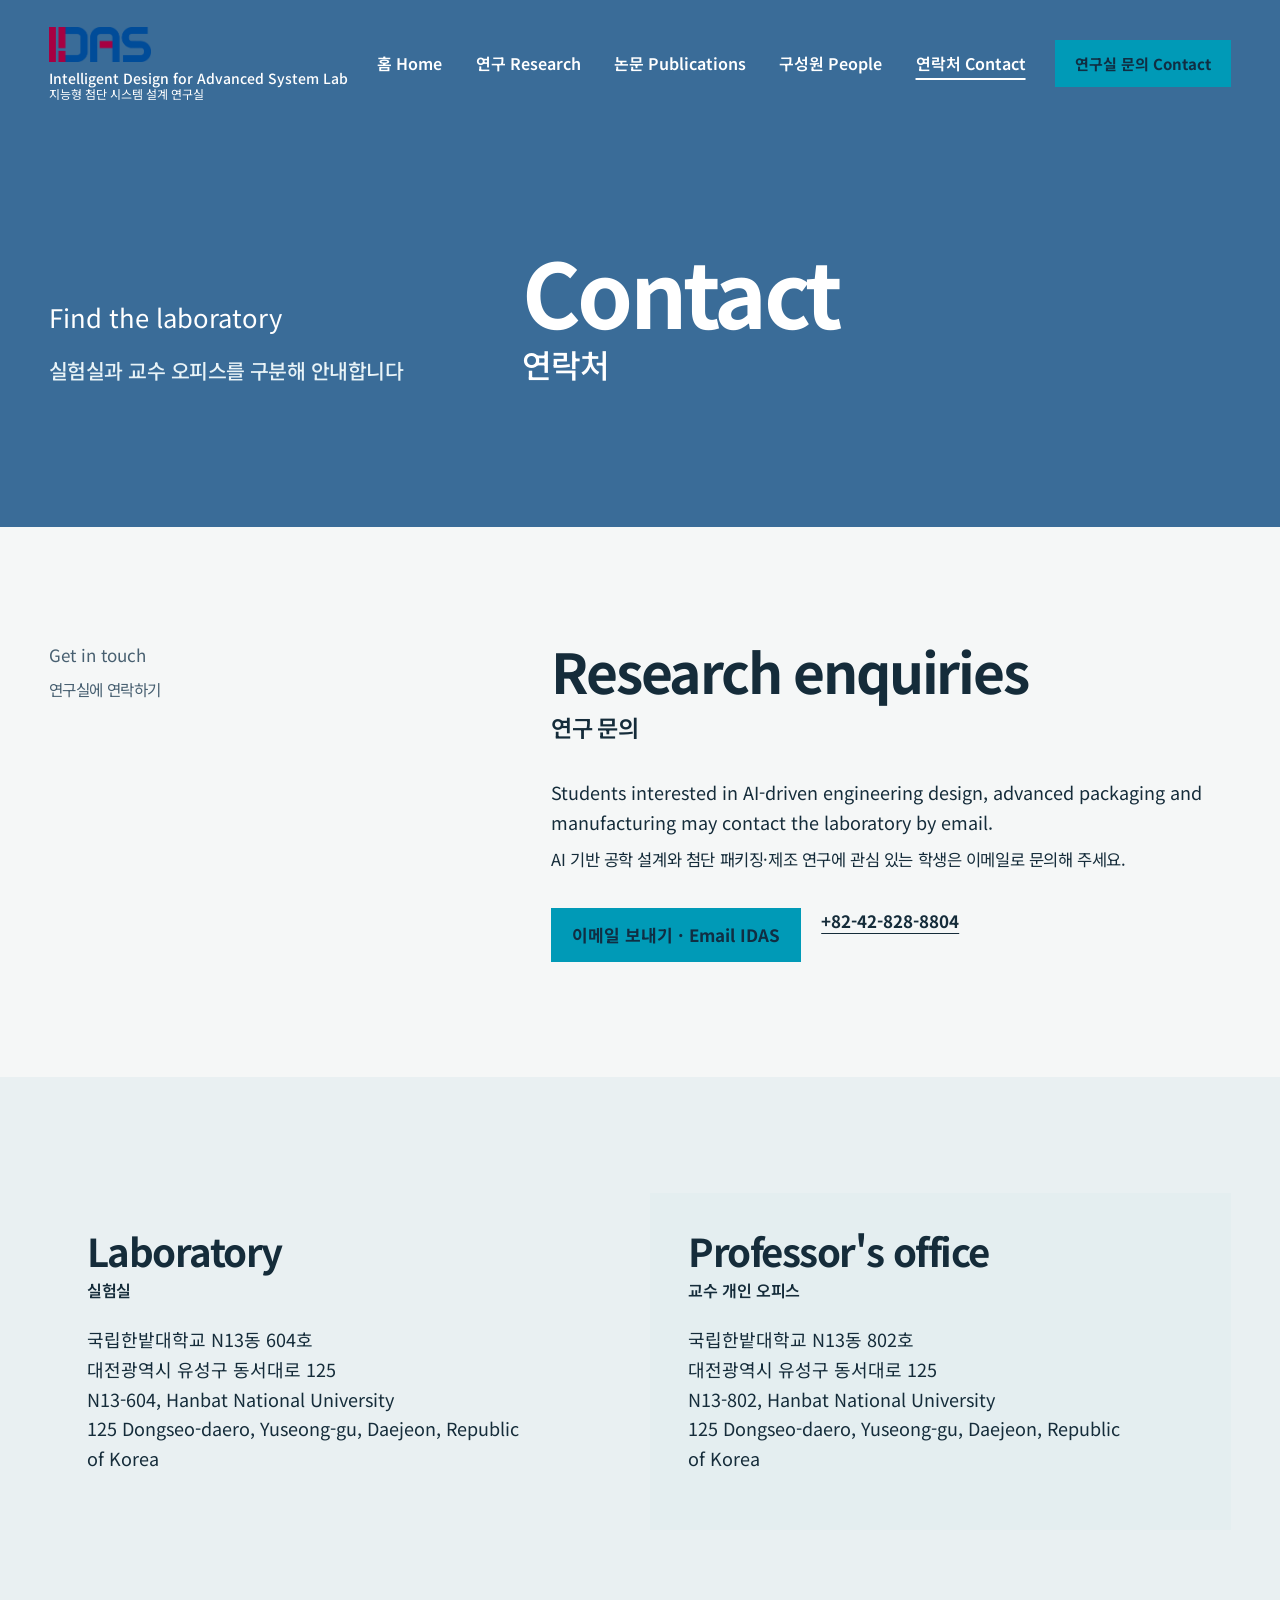
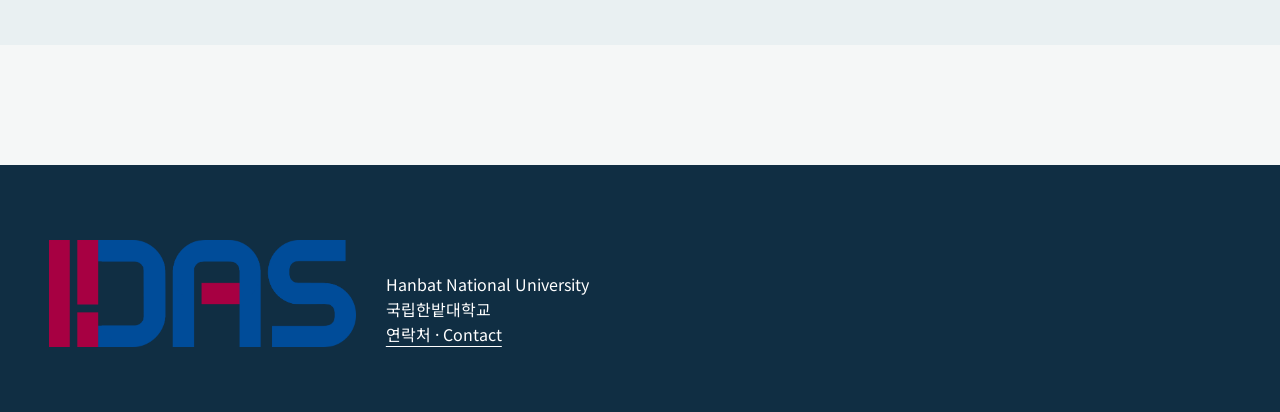
==== contact.html @ 43495fa4 "Extend IDAS logo to all page headers and footers" ====
<!doctype html>
<html lang="ko"><head><meta charset="utf-8"><meta name="viewport" content="width=device-width, initial-scale=1">
<meta name="description" content="IDAS 연구실 연락처 페이지. 국립한밭대학교.">
<title>연락처 | IDAS 연구실</title>
<link rel="preconnect" href="https://api.fontshare.com"><link rel="preconnect" href="https://cdn.fontshare.com" crossorigin>
<link href="https://api.fontshare.com/v2/css?f[]=general-sans@400,500,600,700&display=swap" rel="stylesheet">
<link href="https://fonts.googleapis.com/css2?family=Noto+Sans+KR:wght@400;600;700&display=swap" rel="stylesheet">
<link rel="stylesheet" href="site.css"><link rel="stylesheet" href="pages.css"></head>
<body><a class="skip" href="#main">본문으로 이동</a><header class="page-header">
<nav class="nav wrap" aria-label="주 메뉴"><a class="brand" href="index.html"><img class="brand-mark" src="assets/idas-logo.png" width="1858" height="643" alt="IDAS"><span>Intelligent Design for Advanced System Lab<span class="translation" lang="ko">지능형 첨단 시스템 설계 연구실</span></span></a><button class="menu" aria-expanded="false" aria-controls="navlinks">Menu <span lang="ko">메뉴</span></button><div class="navlinks" id="navlinks"><a href="index.html">홈 Home</a><a href="research.html">연구 Research</a><a href="publications.html">논문 Publications</a><a href="people.html">구성원 People</a><a href="contact.html" aria-current="page">연락처 Contact</a></div><a class="navcta" href="contact.html">연구실 문의 Contact</a></nav>
<div class="page-title wrap"><p>Find the laboratory<span class="translation" lang="ko">실험실과 교수 오피스를 구분해 안내합니다</span></p><h1>Contact<span class="translation" lang="ko">연락처</span></h1></div></header>
<main id="main">
<section class="page-section wrap"><div class="reading-grid"><div class="aside">Get in touch<span class="translation" lang="ko">연구실에 연락하기</span></div><div><h2>Research enquiries<span class="translation" lang="ko">연구 문의</span></h2><p>Students interested in AI-driven engineering design, advanced packaging and manufacturing may contact the laboratory by email.<span class="translation" lang="ko">AI 기반 공학 설계와 첨단 패키징·제조 연구에 관심 있는 학생은 이메일로 문의해 주세요.</span></p><div class="section-links"><a class="button" href="mailto:seongju@hanbat.ac.kr?subject=Inquiry%20to%20IDAS%20Lab">이메일 보내기 · Email IDAS</a><a href="tel:+82428288804">+82-42-828-8804</a></div></div></div></section>
<section class="page-section wrap"><div class="contact-grid"><div class="contact-panel"><h2>Laboratory<span class="translation" lang="ko">실험실</span></h2><address>국립한밭대학교 N13동 604호<br>대전광역시 유성구 동서대로 125</address><p>N13-604, Hanbat National University<br>125 Dongseo-daero, Yuseong-gu, Daejeon, Republic of Korea</p></div><div class="contact-panel"><h2>Professor's office<span class="translation" lang="ko">교수 개인 오피스</span></h2><address>국립한밭대학교 N13동 802호<br>대전광역시 유성구 동서대로 125</address><p>N13-802, Hanbat National University<br>125 Dongseo-daero, Yuseong-gu, Daejeon, Republic of Korea</p></div></div></section></main>
<footer class="page-footer wrap"><div class="footer-grid"><img class="footer-mark" src="assets/idas-logo.png" width="1858" height="643" alt="IDAS"><p>Hanbat National University<br><span lang="ko">국립한밭대학교</span><br><a href="contact.html">연락처 · Contact</a></p></div></footer>
<script src="site.js"></script></body></html>
---- site.css ----
:root{--blue:#3a6c98;--cyan:#009ab7;--coral:#e66564;--sand:#d7a376;--navy:#102e43;--white:#fff;--paper:#f5f7f7;--text:#152c3a;--muted:#486071;--margin:clamp(20px,3.8vw,58px)}
*{box-sizing:border-box}html{scroll-behavior:smooth}body{margin:0;font-family:'General Sans','Noto Sans KR',Arial,sans-serif;color:var(--text);background:var(--paper);font-size:17px;line-height:1.55}a{color:inherit}a:focus-visible,button:focus-visible{outline:3px solid #035dc2;outline-offset:4px}button{font:inherit;cursor:pointer}h1,h2,h3,p{margin-top:0}h1,h2,h3{letter-spacing:-.04em;line-height:1.03;text-wrap:balance}p{text-wrap:pretty}.wrap{padding-left:var(--margin);padding-right:var(--margin)}.skip{position:absolute;top:-60px;left:10px;background:#fff;padding:8px;z-index:10}.skip:focus{top:10px}
.hero{min-height:min(850px,100svh);background:var(--blue);color:#fff;display:flex;flex-direction:column}.nav{display:flex;align-items:center;justify-content:space-between;padding-top:27px;gap:28px}.brand{font-size:24px;font-weight:700;text-decoration:none;letter-spacing:-.055em;white-space:nowrap}.brand span{font-size:14px;font-weight:500;letter-spacing:0;display:block;line-height:1.15}.navlinks{display:flex;gap:clamp(16px,2.6vw,42px);align-items:center}.navlinks a{text-decoration:none;font-size:16px;font-weight:600}.navlinks a:hover,.inline:hover{text-decoration:underline;text-underline-offset:5px}.navcta{background:var(--cyan);color:var(--navy);text-decoration:none;padding:12px 20px;font-size:15px;font-weight:700;white-space:nowrap;min-height:46px;display:inline-flex;align-items:center}.navcta:hover,.button:hover{background:#63cee0}.menu{display:none;background:none;border:0;font-weight:700;padding:10px;color:#fff}
.hero-body{flex:1;display:grid;grid-template-columns:40% 60%;align-items:end;padding-bottom:clamp(55px,9vh,100px);padding-top:70px}.hero-side{font-size:18px;max-width:30ch;padding-right:48px}.hero-side p{margin:0}.hero-main h1{font-size:clamp(53px,6.7vw,108px);font-weight:600;line-height:.94;letter-spacing:-.065em;margin:0 0 30px}.hero-main h1 span{display:block;overflow:hidden;padding-bottom:.08em}.hero-main h1 em{display:block;font-style:normal;animation:rise .9s cubic-bezier(.2,.9,.2,1) both}.hero-main h1 span+span em{animation-delay:.12s}.hero-main .sub{max-width:44ch;font-size:clamp(19px,1.7vw,23px);margin:0 0 26px}.button{background:var(--cyan);color:var(--navy);text-decoration:none;padding:14px 21px;min-height:49px;display:inline-flex;align-items:center;font-weight:700;transition:background .2s,transform .2s}.button:hover{transform:translateY(-2px)}.hero-foot{padding-bottom:20px;font-size:14px;font-weight:600;display:flex;justify-content:space-between}
.section{padding-top:clamp(95px,13vw,190px);padding-bottom:clamp(95px,13vw,190px)}.section h2{font-size:clamp(43px,5vw,76px)}.axis{display:grid;grid-template-columns:40% 60%;gap:0}.side{padding-right:35px}.side small{display:block;font-size:15px;font-weight:600}.lead{font-size:clamp(22px,2.25vw,32px);line-height:1.35;max-width:42ch;letter-spacing:-.025em}.bodycopy{max-width:64ch}.bodycopy p{margin-bottom:1.2em}.about{background:var(--paper)}.about .bodycopy{font-size:18px}.about .side{display:flex;flex-direction:column;justify-content:space-between}.facts{display:grid;gap:23px;margin-top:75px}.facts dt{color:var(--muted);font-size:14px}.facts dd{margin:0;font-size:18px;font-weight:600}.about h2{margin-bottom:34px}.about .ko{font-size:17px;margin-top:32px}
.diagram-band{background:var(--cyan);color:var(--navy);padding-top:90px;padding-bottom:90px}.diagram-band .axis{align-items:center}.diagram-band h2{font-size:clamp(40px,4.4vw,70px);max-width:9ch;margin-bottom:20px}.diagram-band p{max-width:30ch;font-size:19px;color:var(--navy)}.package{position:relative;height:340px;display:grid;align-content:center;gap:13px;padding:0 6%;overflow:hidden}.layer{height:40px;position:relative;background:#e3e8e5;transform:translateX(0);animation:slidein .9s ease both}.layer:nth-child(1){width:62%;margin-left:18%;background:var(--coral);animation-delay:.05s}.layer:nth-child(2){width:86%;margin-left:7%;background:var(--sand);animation-delay:.15s}.layer:nth-child(3){width:100%;background:var(--blue);animation-delay:.25s}.layer:nth-child(4){width:100%;background:#e4e8e5;animation-delay:.35s}.layer:nth-child(5){width:100%;background:var(--navy);animation-delay:.45s}.layer-label{font-size:13px;color:var(--navy);margin-top:12px}
.research{background:#fff}.research-intro{margin-bottom:78px}.research-intro p{max-width:45ch;font-size:19px}.topics{display:grid;grid-template-columns:repeat(12,1fr);gap:36px 22px}.topic{background:var(--paper);padding:30px;min-height:310px;display:flex;flex-direction:column;justify-content:space-between}.topic:nth-child(1){grid-column:1/8;min-height:460px;background:var(--blue);color:#fff}.topic:nth-child(2){grid-column:9/13;margin-top:75px;background:var(--sand);color:var(--navy)}.topic:nth-child(3){grid-column:3/10;background:#dceff1;min-height:365px}.topic h3{font-size:clamp(27px,3vw,48px);margin-bottom:26px;max-width:14ch}.topic p{font-size:17px;max-width:45ch;margin:0}.topic a{font-weight:600;text-underline-offset:4px}.topic .glyph{height:105px;display:flex;align-items:flex-end;gap:7px;margin-bottom:40px}.glyph b{display:block;width:24px;background:var(--navy);height:var(--h);opacity:var(--o,1)}.topic:nth-child(1) .glyph b{background:#fff}.topic:nth-child(2) .glyph{align-items:center}.topic:nth-child(2) .glyph b{width:18px;border-radius:50%;height:var(--h)}.topic:nth-child(3) .glyph b{width:42px;height:34px;transform:translateY(var(--y));background:var(--coral)}
.publications{background:var(--paper)}.publication-head{margin-bottom:50px}.publication-head p{font-size:18px;max-width:52ch}.publication-list{list-style:none;margin:0;padding:0}.publication-list li{padding:28px 20px;display:grid;grid-template-columns:13% 1fr 27%;gap:20px;align-items:start;font-size:16px}.publication-list li:nth-child(odd){background:#e3ecf0}.publication-list strong{display:block;font-size:19px;line-height:1.3;letter-spacing:-.015em;font-weight:600}.publication-list .venue{color:var(--muted)}.more{margin-top:30px;display:flex;gap:28px;flex-wrap:wrap}.inline{font-weight:700;text-underline-offset:5px}
.people{background:#f5ece4}.people .axis{align-items:start}.people h2{margin-bottom:24px}.people h3{font-size:clamp(33px,3.4vw,48px);margin:0 0 12px}.people p{max-width:50ch;font-size:18px}.people .affiliation{font-size:16px;color:var(--muted)}.people a{font-weight:600;text-underline-offset:4px}
.translation{display:block;font-family:'Noto Sans KR',sans-serif;font-size:.82em;font-weight:500;letter-spacing:-.025em;line-height:1.5;margin-top:.35em}.translation.inline-translation{font-size:.88em}.topic h3 .translation{font-size:.63em;letter-spacing:-.02em}.publication-list strong .translation{font-size:.85em;color:var(--muted);font-weight:500;margin-top:.45em}.topic:nth-child(1) .translation{color:#e5eff5}.hero-main .sub .translation{font-size:.84em;color:#e7f1f5}.bodycopy .translation,.diagram-band p .translation,.research-intro p .translation,.topic p .translation,.publication-head p .translation,.people p .translation,.contact p .translation{margin-top:.65em}.hero-foot .translation{font-size:.92em}.brand .translation{font-size:12px;font-weight:400;letter-spacing:0;margin-top:0}.facts dd .translation{font-size:.86em}.menu .translation{display:inline;margin:0 0 0 .25em}.publication-list .venue .translation{font-size:.9em}.people .affiliation .translation{font-size:.95em}.hero-main h1 .translation{font-size:.32em;letter-spacing:-.035em;margin-top:.25em}.diagram-band .layer-label .translation{font-size:1em;margin-top:.1em}
.contact{background:var(--navy);color:#fff;padding-top:115px;padding-bottom:85px}.contact h2{font-size:clamp(44px,5vw,76px);max-width:12ch}.contact .axis{align-items:end}.contact .right{max-width:56ch}.contact p{font-size:18px;color:#d7e4ea}.contact address{font-style:normal;font-size:16px;margin:35px 0}.contact .email{font-size:clamp(23px,2.3vw,34px);font-weight:600;text-decoration:none;border-bottom:2px solid var(--coral);word-break:break-word}.contact .email:hover{color:#ffabaa}footer{display:flex;justify-content:space-between;align-items:end;gap:20px;margin-top:120px;color:#c5d4dc;font-size:14px}footer strong{font-size:clamp(60px,13vw,180px);line-height:.8;letter-spacing:-.09em;color:#fff}footer a{color:inherit}
@keyframes rise{from{transform:translateY(115%)}to{transform:translateY(0)}}@keyframes slidein{from{opacity:0;transform:translateX(40px)}to{opacity:1;transform:translateX(0)}}
@media(max-width:900px){.nav{padding-top:18px}.brand{font-size:22px}.brand span{font-size:12px}.menu{display:block}.navlinks{display:none;position:absolute;z-index:5;top:78px;left:0;right:0;background:var(--blue);padding:20px var(--margin) 30px;flex-direction:column;align-items:flex-start;gap:20px}.navlinks.open{display:flex}.navcta{display:none}.hero{min-height:690px;min-height:100svh}.hero-body{display:flex;flex-direction:column;justify-content:flex-end;align-items:stretch;padding-top:100px;padding-bottom:32px}.hero-side{order:2;padding:0;margin-top:26px;font-size:16px;max-width:38ch}.hero-main h1{font-size:clamp(47px,11vw,76px);margin-bottom:22px}.hero-main .sub{font-size:18px}.hero-foot{font-size:13px}.axis{display:block}.side{padding:0;margin-bottom:30px}.about .side{display:block}.about .facts{display:grid;grid-template-columns:1fr 1fr;gap:17px;margin:30px 0}.lead{font-size:22px}.diagram-band{padding-top:85px;padding-bottom:60px}.package{height:260px;padding:0}.research-intro{margin-bottom:45px}.topics{display:block}.topic,.topic:nth-child(1),.topic:nth-child(2),.topic:nth-child(3){margin:0 0 16px;min-height:300px;padding:26px}.topic .glyph{margin-bottom:25px}.publication-list li{display:block;padding:23px 16px}.publication-list li>*{display:block;margin-bottom:8px}.publication-list strong{font-size:17px}.people .axis{display:block}.contact{padding-top:85px}.contact h2{margin-bottom:35px}footer{margin-top:95px;align-items:start;flex-direction:column}footer strong{font-size:90px}}
@media(max-width:900px){.nav{padding-top:18px}.brand{font-size:22px}.brand span{font-size:12px}.menu{display:block}.navlinks{display:none;position:absolute;z-index:5;top:78px;left:0;right:0;background:var(--blue);padding:20px var(--margin) 30px;flex-direction:column;align-items:flex-start;gap:20px}.navlinks.open{display:flex}.navcta{display:none}.hero{min-height:690px;min-height:100svh}.hero-body{display:flex;flex-direction:column;justify-content:flex-end;align-items:stretch;padding-top:100px;padding-bottom:32px}.hero-side{order:2;padding:0;margin-top:26px;font-size:16px;max-width:38ch}.hero-main h1{font-size:clamp(47px,11vw,76px);margin-bottom:22px}.hero-main .sub{font-size:18px}.hero-foot{font-size:13px}.axis{display:block}.side{padding:0;margin-bottom:30px}.about .side{display:block}.about .facts{display:grid;grid-template-columns:1fr 1fr;gap:17px;margin:30px 0}.lead{font-size:22px}.diagram-band{padding-top:85px;padding-bottom:60px}.package{height:320px;padding:0}.research-intro{margin-bottom:45px}.topics{display:block}.topic,.topic:nth-child(1),.topic:nth-child(2),.topic:nth-child(3){margin:0 0 16px;min-height:300px;padding:26px}.topic .glyph{margin-bottom:25px}.publication-list li{display:block;padding:23px 16px}.publication-list li>*{display:block;margin-bottom:8px}.publication-list strong{font-size:17px}.people .axis{display:block}.contact{padding-top:85px}.contact h2{margin-bottom:35px}footer{margin-top:95px;align-items:start;flex-direction:column}footer strong{font-size:90px}}
@media(max-width:600px){.nav{gap:12px}.brand>span{white-space:normal;max-width:190px}.navlinks{top:96px}.hero-foot{gap:16px}}
@media(prefers-reduced-motion:reduce){*,*:before,*:after{animation-duration:.01ms!important;scroll-behavior:auto!important;transition-duration:.01ms!important}}
---- pages.css ----
.page-header{background:var(--blue);color:#fff}
.page-header .nav{padding-bottom:32px}
.page-header .brand-mark{display:block;width:clamp(92px,8vw,126px);height:auto;margin-bottom:8px}
.navlinks a[aria-current="page"]{text-decoration:underline;text-underline-offset:8px;text-decoration-thickness:2px}
.page-title{padding-top:clamp(65px,9vw,145px);padding-bottom:clamp(90px,11vw,165px);display:grid;grid-template-columns:40% 60%;align-items:end}
.page-title h1{font-size:clamp(54px,7vw,112px);margin:0;max-width:12ch;line-height:.95}
.page-title h1 .translation{font-size:.36em;line-height:1.3;margin-top:.35em}
.page-title p{max-width:36ch;font-size:clamp(19px,2vw,27px);line-height:1.4;margin:0 36px 0 0}
.page-title p .translation{font-size:.8em;margin-top:1em;color:#e8f3f7}
.page-section{padding-top:clamp(70px,9vw,135px);padding-bottom:clamp(70px,9vw,135px)}
.page-section:nth-child(even){background:#e9f0f2}
.page-section h2{font-size:clamp(34px,4.3vw,64px);max-width:20ch;margin:0 0 32px}
.page-section h2 .translation{font-size:.42em;margin-top:.45em}
.page-section h3{font-size:clamp(24px,2.4vw,36px);line-height:1.2}
.page-section p{font-size:18px;line-height:1.65;max-width:70ch}
.research-language.en p:last-child,.research-language.ko p:last-child{margin-bottom:0}
.research-language.ko{margin-top:clamp(40px,5vw,68px)}
.research-language.ko h3{font-family:'Noto Sans KR',sans-serif;font-size:clamp(27px,2.7vw,36px);font-weight:600;line-height:1.3;margin:0 0 22px}
.research-language.ko p{font-family:'Noto Sans KR',sans-serif;font-size:17px;line-height:1.75}
.page-section .translation{font-size:.92em;font-weight:400;line-height:1.6;margin-top:.55em}
.page-section h2 .translation,.page-section h3 .translation{font-weight:600}
.reading-grid{display:grid;grid-template-columns:36% 1fr;gap:clamp(30px,6vw,105px)}
.reading-grid .aside{max-width:23ch;color:var(--muted);font-size:17px}
.reading-grid .aside p{font-size:17px}
.reading-grid .bodycopy p{margin-bottom:1.4em}
.section-links{display:flex;gap:20px;flex-wrap:wrap;margin-top:35px}
.section-links a,.text-link{font-weight:700;text-underline-offset:5px}
.pillars{display:grid;grid-template-columns:repeat(3,1fr);gap:12px;margin:40px 0 0}
.pillars a{display:flex;align-items:end;min-height:180px;background:var(--navy);color:#fff;padding:24px;text-decoration:none;font-size:20px;font-weight:600;line-height:1.25}
.pillars a:nth-child(2){background:var(--cyan);color:var(--navy)}
.pillars a:nth-child(3){background:var(--sand);color:var(--navy)}
.pillars a:hover{text-decoration:underline;text-underline-offset:5px}
.profile-name{font-size:clamp(36px,5vw,70px);margin-bottom:15px}
.pi-profile{display:grid;grid-template-columns:clamp(170px,16vw,240px) minmax(0,1fr);gap:clamp(24px,3vw,50px);align-items:start}
.pi-photo{display:block;width:100%;height:auto;aspect-ratio:354/472;object-fit:cover}
.pi-copy{min-width:0}
.profile-timeline{list-style:none;padding:0;margin:0;max-width:850px}
.profile-timeline li{display:grid;grid-template-columns:190px 1fr;gap:25px;padding:24px 0;background:none}
.profile-timeline time{font-size:17px;font-weight:700;color:var(--blue)}
.profile-timeline p{margin:0}
.pub-index{list-style:none;padding:0;margin:40px 0 0;counter-reset:none}
.pub-index li{display:grid;grid-template-columns:90px 1fr;gap:26px;padding:30px 0;border-top:0;background:#e9f0f2;margin:0 0 8px}
.pub-index li:nth-child(even){background:#fff}
.pub-index .pub-num{padding-left:20px;font-size:18px;font-weight:700;color:var(--blue)}
.pub-index .pub-data{padding-right:25px;min-width:0}
.pub-index strong{font-size:clamp(19px,2vw,28px);line-height:1.3;display:block;letter-spacing:-.02em}
.pub-index .translation{color:var(--muted);font-size:16px;margin:8px 0 15px}
.pub-index .authors{font-size:15px;line-height:1.5;margin:0 0 6px;overflow-wrap:anywhere}
.pub-index .authors .author-self{display:inline;font-size:inherit;line-height:inherit;letter-spacing:normal;font-weight:700}
.pub-index .authors .author-self u{text-decoration-thickness:1.5px;text-underline-offset:3px}
.pub-index cite{font-size:15px;font-style:normal;color:var(--muted)}
.empty-note{background:var(--paper);padding:32px;max-width:850px}
.empty-note p{margin-bottom:0}
.contact-grid{display:grid;grid-template-columns:1fr 1fr;gap:20px}
.contact-panel{background:#e9f0f2;padding:clamp(24px,3vw,45px);min-height:220px}
.contact-panel:nth-child(2){background:#e4eef0}
.contact-panel h2{font-size:clamp(28px,3vw,43px);margin-bottom:20px}
.contact-panel address{font-size:18px;font-style:normal;line-height:1.7}
.contact-panel a{overflow-wrap:anywhere}
.page-footer{background:var(--navy);color:#fff;padding-top:75px;padding-bottom:65px}
.page-footer .footer-grid{display:flex;justify-content:space-between;gap:30px;align-items:end}
.page-footer .footer-mark{display:block;width:clamp(210px,24vw,370px);max-width:100%;height:auto}
.page-footer strong{font-size:clamp(65px,13vw,170px);line-height:.8;letter-spacing:-.09em}
.page-footer p{margin:0;font-size:16px}
.page-footer a{text-decoration:underline;text-underline-offset:5px}
@media(max-width:900px){.page-title,.reading-grid{display:block}.page-title h1{margin-top:45px}.page-title p{margin:0}.page-title{padding-top:25px}.reading-grid .aside{max-width:none;margin-bottom:40px}.pillars{grid-template-columns:1fr}.pillars a{min-height:95px}.page-header .nav{padding-bottom:20px}.pub-index li{grid-template-columns:55px 1fr;gap:8px}.pub-index .pub-num{padding-left:13px}.pub-index .pub-data{padding-right:15px}}
@media(max-width:600px){.page-title h1{font-size:clamp(48px,12vw,69px)}.contact-grid{grid-template-columns:1fr}.profile-timeline li{display:block}.profile-timeline time{display:block;margin-bottom:7px}.page-footer .footer-grid{display:block}.page-footer p{margin-top:35px}.pub-index .authors,.pub-index cite{font-size:14px}}
@media(max-width:600px){.pi-profile{grid-template-columns:min(120px,31vw) minmax(0,1fr);gap:16px}.pi-profile .profile-name{font-size:clamp(27px,7vw,36px);overflow-wrap:normal}.pi-copy p{overflow-wrap:anywhere}}
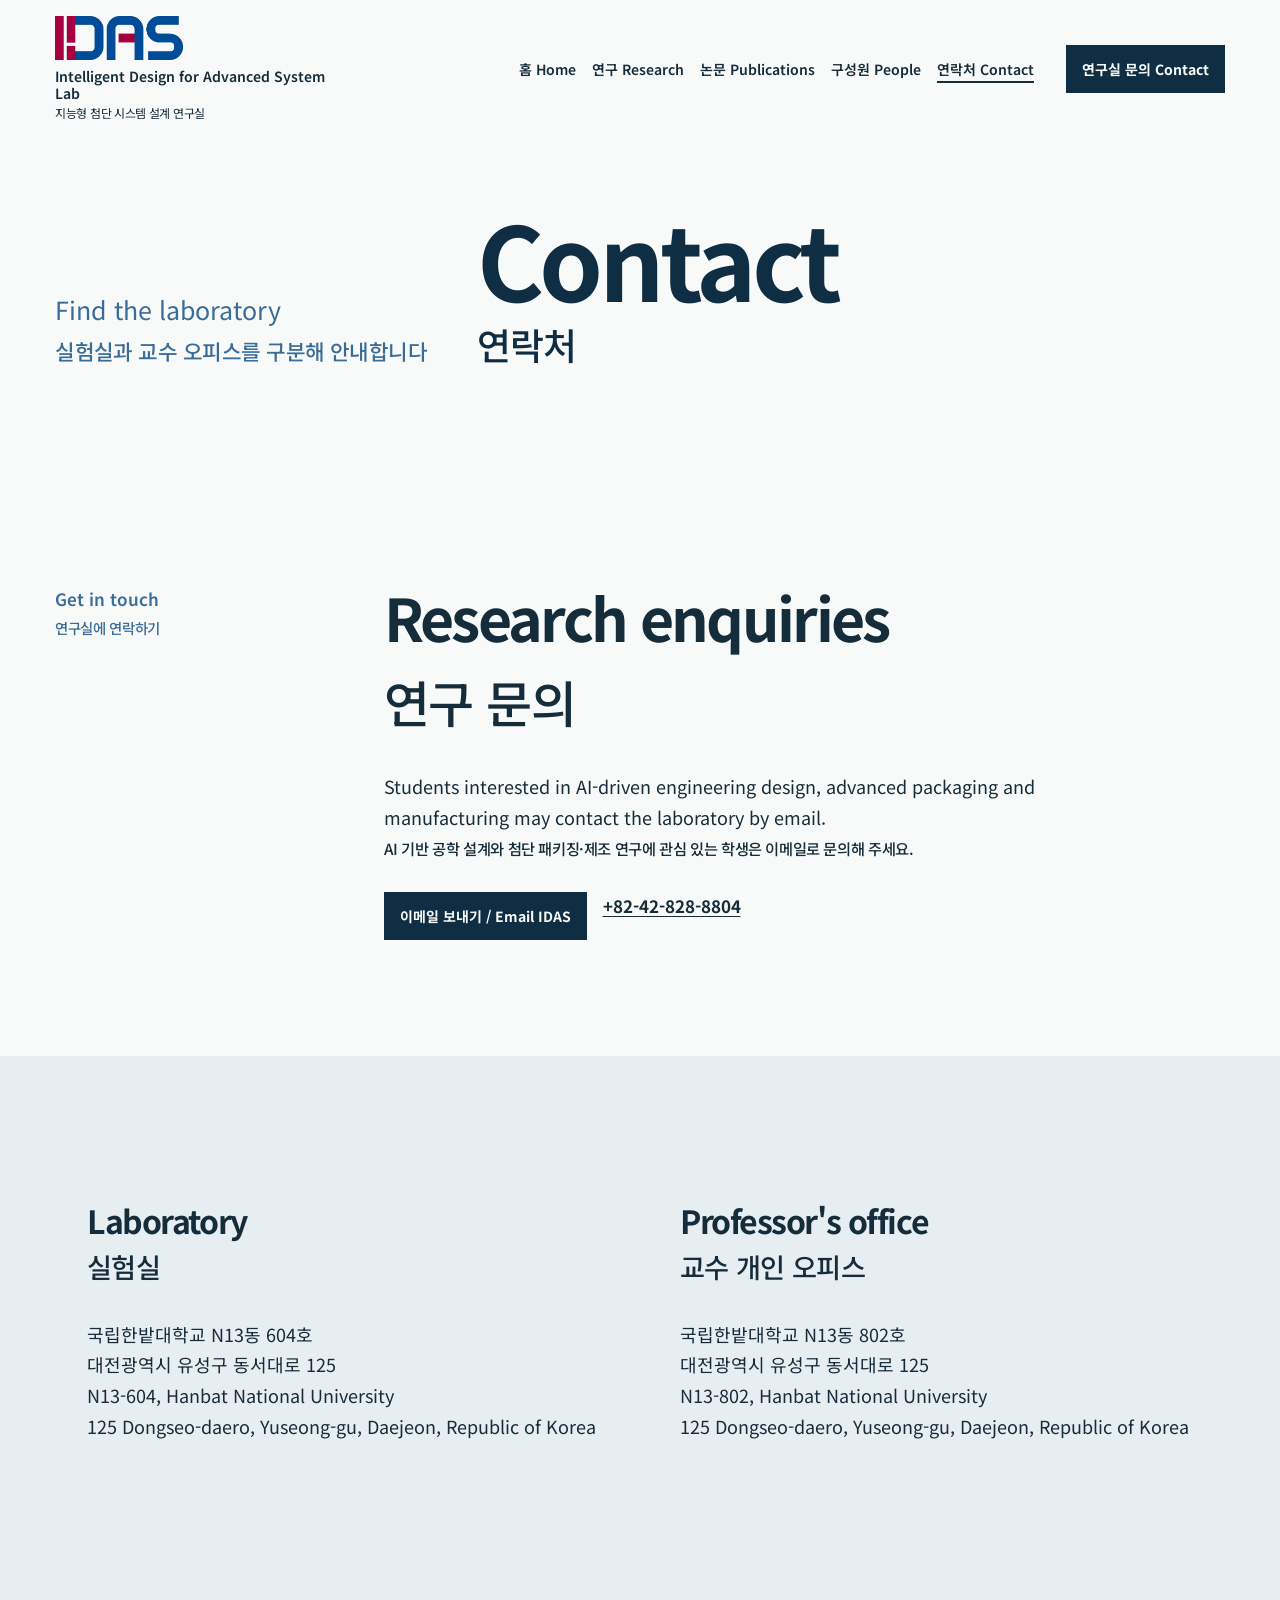
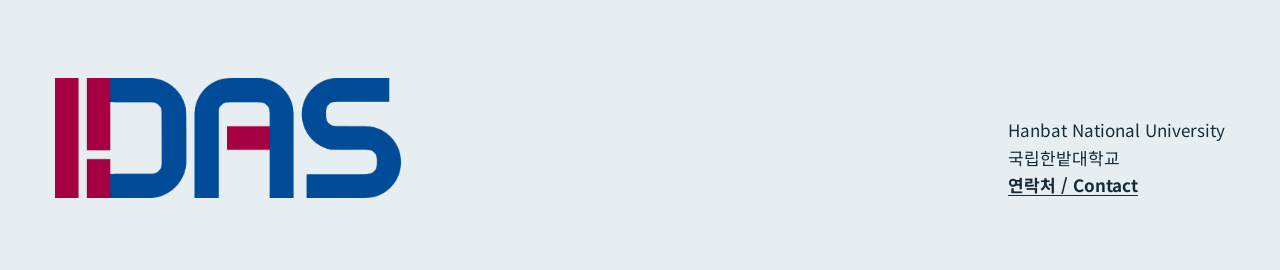
==== commit b56c0487: "Apply Hallmark redesign across IDAS site" ====
--- a/contact.html
+++ b/contact.html
@@ -5,12 +5,12 @@
 <link rel="preconnect" href="https://api.fontshare.com"><link rel="preconnect" href="https://cdn.fontshare.com" crossorigin>
 <link href="https://api.fontshare.com/v2/css?f[]=general-sans@400,500,600,700&display=swap" rel="stylesheet">
 <link href="https://fonts.googleapis.com/css2?family=Noto+Sans+KR:wght@400;600;700&display=swap" rel="stylesheet">
-<link rel="stylesheet" href="site.css"><link rel="stylesheet" href="pages.css"></head>
+<link rel="stylesheet" href="hallmark.css"></head>
 <body><a class="skip" href="#main">본문으로 이동</a><header class="page-header">
 <nav class="nav wrap" aria-label="주 메뉴"><a class="brand" href="index.html"><img class="brand-mark" src="assets/idas-logo.png" width="1858" height="643" alt="IDAS"><span>Intelligent Design for Advanced System Lab<span class="translation" lang="ko">지능형 첨단 시스템 설계 연구실</span></span></a><button class="menu" aria-expanded="false" aria-controls="navlinks">Menu <span lang="ko">메뉴</span></button><div class="navlinks" id="navlinks"><a href="index.html">홈 Home</a><a href="research.html">연구 Research</a><a href="publications.html">논문 Publications</a><a href="people.html">구성원 People</a><a href="contact.html" aria-current="page">연락처 Contact</a></div><a class="navcta" href="contact.html">연구실 문의 Contact</a></nav>
 <div class="page-title wrap"><p>Find the laboratory<span class="translation" lang="ko">실험실과 교수 오피스를 구분해 안내합니다</span></p><h1>Contact<span class="translation" lang="ko">연락처</span></h1></div></header>
 <main id="main">
-<section class="page-section wrap"><div class="reading-grid"><div class="aside">Get in touch<span class="translation" lang="ko">연구실에 연락하기</span></div><div><h2>Research enquiries<span class="translation" lang="ko">연구 문의</span></h2><p>Students interested in AI-driven engineering design, advanced packaging and manufacturing may contact the laboratory by email.<span class="translation" lang="ko">AI 기반 공학 설계와 첨단 패키징·제조 연구에 관심 있는 학생은 이메일로 문의해 주세요.</span></p><div class="section-links"><a class="button" href="mailto:seongju@hanbat.ac.kr?subject=Inquiry%20to%20IDAS%20Lab">이메일 보내기 · Email IDAS</a><a href="tel:+82428288804">+82-42-828-8804</a></div></div></div></section>
+<section class="page-section wrap"><div class="reading-grid"><div class="aside">Get in touch<span class="translation" lang="ko">연구실에 연락하기</span></div><div><h2>Research enquiries<span class="translation" lang="ko">연구 문의</span></h2><p>Students interested in AI-driven engineering design, advanced packaging and manufacturing may contact the laboratory by email.<span class="translation" lang="ko">AI 기반 공학 설계와 첨단 패키징·제조 연구에 관심 있는 학생은 이메일로 문의해 주세요.</span></p><div class="section-links"><a class="button" href="mailto:seongju@hanbat.ac.kr?subject=Inquiry%20to%20IDAS%20Lab">이메일 보내기 / Email IDAS</a><a href="tel:+82428288804">+82-42-828-8804</a></div></div></div></section>
 <section class="page-section wrap"><div class="contact-grid"><div class="contact-panel"><h2>Laboratory<span class="translation" lang="ko">실험실</span></h2><address>국립한밭대학교 N13동 604호<br>대전광역시 유성구 동서대로 125</address><p>N13-604, Hanbat National University<br>125 Dongseo-daero, Yuseong-gu, Daejeon, Republic of Korea</p></div><div class="contact-panel"><h2>Professor's office<span class="translation" lang="ko">교수 개인 오피스</span></h2><address>국립한밭대학교 N13동 802호<br>대전광역시 유성구 동서대로 125</address><p>N13-802, Hanbat National University<br>125 Dongseo-daero, Yuseong-gu, Daejeon, Republic of Korea</p></div></div></section></main>
-<footer class="page-footer wrap"><div class="footer-grid"><img class="footer-mark" src="assets/idas-logo.png" width="1858" height="643" alt="IDAS"><p>Hanbat National University<br><span lang="ko">국립한밭대학교</span><br><a href="contact.html">연락처 · Contact</a></p></div></footer>
+<footer class="page-footer wrap"><div class="footer-grid"><img class="footer-mark" src="assets/idas-logo.png" width="1858" height="643" alt="IDAS"><p>Hanbat National University<br><span lang="ko">국립한밭대학교</span><br><a href="contact.html">연락처 / Contact</a></p></div></footer>
 <script src="site.js"></script></body></html>
--- a/hallmark.css
+++ b/hallmark.css
@@ -0,0 +1,19 @@
+/* Hallmark · v2.0 · redesign: full · theme: Almanac, adapted to IDAS logo/blue-cyan brand · draw: 9d0af4 · shape: Long Document · hero: Corridor · job: explore research and contact · nav: five-way index · footer: colophon · signature: the three research questions as a typographic index · copy: verbatim */
+/* Hallmark · pre-emit critique: P4 H4 E3 S4 R4 V4 · weakest: E; proof and alignment must be checked in-browser */
+:root{--blue:#3a6c98;--cyan:#009ab7;--cyan-dark:#006d83;--coral:#e66564;--sand:#d7a376;--navy:#102e43;--navy-deep:#061826;--white:#f7faf9;--paper:#f5f7f7;--paper-alt:#e7eef1;--text:#152c3a;--muted:#486071;--focus:#003c87;--font-display:'General Sans','Noto Sans KR',Arial,sans-serif;--font-body:'General Sans','Noto Sans KR',Arial,sans-serif;--gutter:clamp(20px,4.3vw,64px);--measure:1440px;--space-xs:8px;--space-sm:16px;--space-md:24px;--space-lg:32px;--space-xl:48px;--space-2xl:72px;--section-space:clamp(88px,9vw,144px)}
+*{box-sizing:border-box}html,body{overflow-x:clip}html{scroll-behavior:smooth}body{margin:0;background:var(--paper);color:var(--text);font:400 17px/1.6 var(--font-body)}h1,h2,h3,p{margin-top:0}h1,h2,h3{font-family:var(--font-display);letter-spacing:-.045em;line-height:1.08;overflow-wrap:break-word;min-width:0;text-wrap:balance}p{max-width:68ch;text-wrap:pretty}a{color:inherit;text-underline-offset:.16em}a:hover{text-decoration-thickness:2px}a:focus-visible,button:focus-visible{outline:3px solid var(--focus);outline-offset:4px}button{font:inherit;cursor:pointer}button:disabled{opacity:.45;cursor:not-allowed}img{max-width:100%;height:auto}.wrap{width:min(100%,var(--measure));padding-inline:var(--gutter);margin-inline:auto}.skip{position:absolute;top:-90px;left:var(--gutter);z-index:20;background:var(--white);padding:var(--space-xs) var(--space-sm)}.skip:focus{top:var(--space-xs)}.translation{display:block;font-family:var(--font-body);font-size:.85em;font-weight:500;letter-spacing:-.025em;line-height:1.5;margin-top:.32em}.inline-translation{font-size:.9em}
+/* Navigation is an index, not a floating bar. The logo lives on the light stock. */
+.hero,.page-header{background:var(--white)}.nav{min-height:112px;display:grid;grid-template-columns:minmax(0,1fr) auto auto;align-items:center;gap:var(--space-lg);padding-top:var(--space-sm);padding-bottom:var(--space-sm)}.brand{min-width:0;display:inline-flex;flex-direction:column;align-items:flex-start;text-decoration:none;font-weight:600;font-size:14px;line-height:1.2}.brand-mark{display:block;width:clamp(118px,10vw,154px);height:auto;margin-bottom:var(--space-xs);background:transparent}.brand>span{max-width:36ch}.brand .translation{font-size:12px;font-weight:400;margin-top:2px}.navlinks{display:flex;gap:var(--space-sm);align-items:center;flex-wrap:wrap}.navlinks a{font-size:14px;font-weight:600;text-decoration:none;white-space:nowrap}.navlinks a[aria-current="page"],.navlinks a:hover{text-decoration:underline;text-decoration-thickness:2px;text-underline-offset:6px}.navcta,.button{display:inline-flex;align-items:center;justify-content:center;min-height:48px;padding:var(--space-xs) var(--space-sm);color:var(--white);background:var(--navy);font-size:14px;font-weight:700;text-decoration:none;white-space:nowrap}.navcta:hover,.button:hover{background:var(--blue);text-decoration:none}.navcta:active,.button:active{transform:translateY(1px)}.menu{display:none;border:0;background:transparent;color:var(--navy);font-weight:700;padding:12px;white-space:nowrap}.menu span{margin-left:var(--space-xs)}
+/* A compact corridor: the statement leads, the lab identity supports it. */
+.hero{min-height:100svh;display:flex;flex-direction:column}.hero-body{flex:1;display:grid;grid-template-columns:minmax(0,1fr);align-content:center;padding-top:var(--space-xl);padding-bottom:var(--space-xl)}.hero-main{order:0;max-width:1010px}.hero-main h1{font-size:clamp(68px,10vw,150px);line-height:.91;letter-spacing:-.075em;margin-bottom:var(--space-lg);color:var(--navy)}.hero-main h1 span{display:block}.hero-main h1 em{font-style:normal}.hero-main h1 .translation{font-size:.25em;letter-spacing:-.03em;margin-top:var(--space-sm)}.hero-main .sub{font-size:clamp(18px,1.7vw,24px);line-height:1.48;margin-bottom:var(--space-lg);max-width:57ch}.hero-main .sub .translation{font-size:.82em;color:var(--muted);margin-top:var(--space-sm)}.hero-side{order:1;margin-top:var(--space-xl);color:var(--blue);font-size:17px;font-weight:600}.hero-side p{max-width:none}.lab-unit{white-space:nowrap}.hero-foot{display:flex;justify-content:space-between;gap:var(--space-lg);padding-bottom:var(--space-md);color:var(--muted);font-size:14px}.hero-foot .translation{font-size:12px}.hero-foot>span:last-child{display:none}
+/* Research narrative: one major artifact, then an index of real subject matter. */
+.section{padding-top:var(--section-space);padding-bottom:var(--section-space)}.section h2,.diagram-band h2,.contact h2{font-size:clamp(44px,5.3vw,78px);font-weight:600;margin-bottom:var(--space-lg)}.section h2 .translation,.diagram-band h2 .translation,.contact h2 .translation{font-size:.4em;letter-spacing:-.025em;line-height:1.25;margin-top:var(--space-sm)}.axis{display:grid;grid-template-columns:minmax(0,4fr) minmax(0,8fr);gap:var(--space-xl)}.side{min-width:0}.about{background:var(--paper-alt)}.about .axis{grid-template-columns:minmax(0,7fr) minmax(0,5fr);align-items:start}.about .axis>div:last-child{grid-column:1;grid-row:1}.about .side{grid-column:2;grid-row:1;padding-top:var(--space-xs)}.about .lead{font-size:clamp(22px,2.3vw,30px);line-height:1.35;color:var(--navy);max-width:35ch;margin-bottom:var(--space-lg)}.bodycopy p{font-size:18px;line-height:1.65;margin-bottom:var(--space-md)}.bodycopy .translation{margin-top:var(--space-xs);color:var(--muted)}.facts{display:grid;gap:var(--space-lg);margin:0}.facts div{padding-bottom:var(--space-sm);border-bottom:2px solid var(--blue)}.facts dt{font-size:14px;color:var(--muted)}.facts dd{margin:var(--space-xs) 0 0;font-weight:700;font-size:19px;line-height:1.35}.facts dd .translation{font-size:14px;font-weight:400}.diagram-band{background:var(--blue);color:var(--white);padding-top:var(--section-space);padding-bottom:var(--section-space)}.diagram-band .axis{grid-template-columns:minmax(0,5fr) minmax(0,7fr);align-items:center}.diagram-band h2{max-width:10ch}.diagram-band p{font-size:19px;max-width:48ch}.diagram-band p .translation{font-size:.85em}.concept-figure{margin:0;display:grid;place-items:center}.concept-figure img{display:block;max-width:650px;max-height:720px;object-fit:contain}
+.research{background:var(--white)}.research-intro{grid-template-columns:minmax(0,5fr) minmax(0,7fr);align-items:end;margin-bottom:var(--space-2xl)}.research-intro>div:first-child{display:none}.research-intro>div:last-child{grid-column:1/-1;display:grid;grid-template-columns:minmax(0,5fr) minmax(0,7fr);align-items:end;gap:var(--space-xl)}.research-intro h2{margin:0}.research-intro p{font-size:19px;margin:0;max-width:48ch}.topics{display:grid;grid-template-columns:repeat(12,minmax(0,1fr));gap:var(--space-sm)}.topic{grid-column:span 4;min-height:510px;padding:var(--space-lg);background:var(--paper-alt);display:flex;flex-direction:column;justify-content:space-between}.topic:nth-child(1){grid-column:span 5;background:var(--navy);color:var(--white)}.topic:nth-child(2){grid-column:span 3;background:var(--cyan);color:var(--navy-deep)}.topic:nth-child(3){grid-column:span 4;background:var(--paper-alt)}.topic .glyph{display:none}.topic h3{font-size:clamp(27px,2.7vw,41px);line-height:1.08;margin-bottom:var(--space-lg)}.topic h3 .translation{font-size:.64em}.topic p{font-size:16px;line-height:1.6;margin-bottom:0}.topic p .translation{font-size:.9em;margin-top:var(--space-sm)}
+.publications{background:var(--paper)}.publication-head>div:first-child{display:none}.publication-head>div:last-child{grid-column:1/-1;display:grid;grid-template-columns:minmax(0,5fr) minmax(0,7fr);gap:var(--space-xl);align-items:end}.publication-head h2{margin:0}.publication-head p{font-size:18px;margin:0}.publication-list{list-style:none;padding:0;margin:var(--space-2xl) 0 0}.publication-list li{display:grid;grid-template-columns:100px minmax(0,1fr) minmax(145px,230px);gap:var(--space-lg);align-items:start;padding:var(--space-lg) 0;border-bottom:2px solid var(--blue);font-size:16px}.publication-list li:first-child{border-top:2px solid var(--blue)}.publication-list strong{font-size:clamp(20px,2.1vw,29px);font-weight:600;line-height:1.25}.publication-list .venue{color:var(--muted)}.more{display:flex;gap:var(--space-lg);flex-wrap:wrap;margin-top:var(--space-xl)}.inline{font-weight:700}
+.contact{background:var(--paper-alt);color:var(--navy);padding-top:var(--section-space);padding-bottom:var(--space-2xl)}.contact .axis{grid-template-columns:minmax(0,6fr) minmax(0,6fr);align-items:start}.contact h2{margin:0;max-width:10ch}.contact p{font-size:19px}.contact .right{min-width:0}.contact .email{display:inline-block;margin:var(--space-md) 0;font-size:clamp(22px,2.5vw,34px);font-weight:700;overflow-wrap:anywhere}.contact address{font-style:normal;font-size:17px;line-height:1.8}.contact footer{margin-top:var(--section-space);padding-top:var(--space-lg);border-top:2px solid var(--blue);display:flex;justify-content:space-between;align-items:end;gap:var(--space-lg);color:var(--navy);font-size:15px}.footer-mark{display:block;width:clamp(220px,27vw,400px);height:auto;background:transparent}footer .translation{font-size:13px}
+/* Inner routes: the chapter title is a banner; dense evidence remains fully visible. */
+.page-header{background:var(--white)}.page-header .nav{padding-bottom:var(--space-sm)}.page-title{display:grid;grid-template-columns:minmax(0,4fr) minmax(0,8fr);gap:var(--space-xl);align-items:end;padding-top:var(--space-2xl);padding-bottom:clamp(76px,8vw,136px)}.page-title p{margin:0;color:var(--blue);font-size:clamp(18px,2vw,25px);max-width:48ch}.page-title h1{margin:0;font-size:clamp(72px,8vw,125px);line-height:.93;color:var(--navy)}.page-title h1 .translation{font-size:.36em;line-height:1.25;margin-top:var(--space-sm)}.page-section{padding-top:var(--section-space);padding-bottom:var(--section-space);background:var(--white)}.page-section:nth-child(even){background:var(--paper-alt)}.reading-grid{display:grid;grid-template-columns:minmax(0,3fr) minmax(0,9fr);gap:var(--space-xl)}.reading-grid .aside{font-size:17px;color:var(--blue);font-weight:600;max-width:29ch}.reading-grid .aside p{font-size:17px}.reading-grid h2,.page-section h2{font-size:clamp(40px,4.6vw,66px);max-width:22ch;margin-bottom:var(--space-lg)}.reading-grid p,.page-section p{font-size:18px;line-height:1.7}.research-language.ko{margin-top:var(--space-2xl)}.research-language.ko h3{font-size:clamp(29px,3vw,43px);line-height:1.2;margin-bottom:var(--space-md)}.research-language.ko p{font-size:17px}.research-language p:last-child{margin-bottom:0}.section-links{display:flex;flex-wrap:wrap;gap:var(--space-sm);margin-top:var(--space-lg)}.section-links a{font-weight:700}.pillars{display:grid;grid-template-columns:repeat(3,minmax(0,1fr));gap:var(--space-sm);margin-top:var(--space-xl)}.pillars a{display:flex;align-items:end;min-height:170px;background:var(--navy);color:var(--white);padding:var(--space-md);text-decoration:none;font-weight:700;font-size:20px;line-height:1.25}.pillars a:nth-child(2){background:var(--cyan);color:var(--navy-deep)}.pillars a:nth-child(3){background:var(--sand);color:var(--navy)}.pillars a:hover{text-decoration:underline}.pi-profile{display:grid;grid-template-columns:minmax(170px,240px) minmax(0,1fr);gap:var(--space-xl);align-items:start}.pi-photo{display:block;width:100%;aspect-ratio:354/472;object-fit:cover}.profile-name{font-size:clamp(39px,5vw,70px);margin-bottom:var(--space-sm)}.profile-timeline{list-style:none;margin:0;padding:0}.profile-timeline li{display:grid;grid-template-columns:190px minmax(0,1fr);gap:var(--space-md);padding:var(--space-md) 0;border-bottom:2px solid var(--blue)}.profile-timeline time{font-weight:700;color:var(--blue)}.profile-timeline p{margin:0}.pub-index{list-style:none;margin:var(--space-xl) 0 0;padding:0}.pub-index li{display:grid;grid-template-columns:75px minmax(0,1fr);gap:var(--space-md);padding:var(--space-lg) var(--space-sm);background:var(--paper-alt);margin-bottom:var(--space-xs)}.pub-index li:nth-child(even){background:var(--white)}.pub-index .pub-num{font-weight:700;color:var(--blue)}.pub-index strong{font-size:clamp(20px,2vw,28px);line-height:1.3;display:block}.pub-index .pub-data{min-width:0}.pub-index .authors{font-size:16px;overflow-wrap:anywhere;margin:var(--space-sm) 0}.pub-index .author-self{font-weight:700}.pub-index cite{font-size:15px;font-style:normal;color:var(--muted)}.empty-note{padding:var(--space-lg);background:var(--paper-alt)}.contact-grid{display:grid;grid-template-columns:repeat(2,minmax(0,1fr));gap:var(--space-sm)}.contact-panel{background:var(--paper-alt);padding:var(--space-lg)}.contact-panel h2{font-size:clamp(26px,2.5vw,40px)}.contact-panel address{font-style:normal;font-size:18px;line-height:1.7}.contact-panel a{overflow-wrap:anywhere}.page-footer{background:var(--paper-alt);color:var(--text);padding-top:var(--space-2xl);padding-bottom:var(--space-2xl)}.page-footer .footer-grid{display:flex;align-items:end;justify-content:space-between;gap:var(--space-lg)}.page-footer .footer-mark{filter:none}.page-footer p{margin:0}.page-footer a{font-weight:700}
+@media(max-width:1100px){.nav{grid-template-columns:minmax(0,1fr) auto}.navlinks{display:none;position:absolute;z-index:12;left:0;right:0;top:105px;padding:var(--space-lg) var(--gutter);background:var(--white);box-shadow:0 18px 32px -24px var(--navy);flex-direction:column;align-items:flex-start}.navlinks.open{display:flex}.navlinks a{font-size:18px;padding:var(--space-xs) 0}.navcta{display:none}.menu{display:inline-flex}.hero-body{padding-top:var(--space-xl)}.topics{grid-template-columns:repeat(2,minmax(0,1fr))}.topic,.topic:nth-child(1),.topic:nth-child(2),.topic:nth-child(3){grid-column:auto;min-height:420px}.topic:nth-child(3){grid-column:1/-1;min-height:300px}}
+@media(max-width:720px){.nav{min-height:100px;gap:var(--space-xs)}.brand-mark{width:105px}.brand>span{font-size:11px;max-width:23ch}.brand .translation{font-size:10px}.navlinks{top:95px}.hero{min-height:0}.hero-body{padding-top:var(--space-2xl);padding-bottom:var(--space-lg)}.hero-main h1{font-size:clamp(54px,13vw,86px)}.hero-main h1 .translation{font-size:.36em}.hero-main .sub{font-size:18px}.hero-side{margin-top:var(--space-lg);font-size:15px}.hero-foot{font-size:12px}.section,.diagram-band,.page-section{padding-top:var(--space-2xl);padding-bottom:var(--space-2xl)}.axis,.about .axis,.diagram-band .axis,.research-intro>div:last-child,.publication-head>div:last-child,.reading-grid,.page-title{display:block}.about .axis>div:last-child,.about .side{grid-column:auto;grid-row:auto}.about .side{padding:var(--space-lg) 0 0}.facts{grid-template-columns:repeat(2,minmax(0,1fr))}.diagram-band h2{max-width:none}.concept-figure{margin-top:var(--space-lg)}.concept-figure img{max-height:520px}.research-intro h2,.publication-head h2{margin-bottom:var(--space-lg)}.topics{display:block}.topic,.topic:nth-child(1),.topic:nth-child(2),.topic:nth-child(3){min-height:0;margin-bottom:var(--space-sm);gap:var(--space-2xl);padding:var(--space-md)}.topic h3{font-size:30px}.publication-list li{grid-template-columns:60px minmax(0,1fr);gap:var(--space-sm)}.publication-list .venue{grid-column:2}.contact .right{margin-top:var(--space-xl)}.contact footer{align-items:flex-start;flex-direction:column}.page-title{padding-top:var(--space-xl);padding-bottom:var(--space-2xl)}.page-title h1{margin-top:var(--space-xl);font-size:clamp(56px,12vw,90px)}.reading-grid .aside{margin-bottom:var(--space-lg)}.pillars{grid-template-columns:1fr}.pillars a{min-height:90px}.pi-profile{grid-template-columns:minmax(100px,30%) minmax(0,1fr);gap:var(--space-sm)}.profile-name{font-size:clamp(29px,7vw,46px)}.profile-timeline li{display:block}.profile-timeline time{display:block;margin-bottom:var(--space-xs)}.contact-grid{display:block}.contact-panel{margin-bottom:var(--space-sm)}.page-footer .footer-grid{display:block}.page-footer p{margin-top:var(--space-lg)}}
+@media(max-width:390px){.hero-main h1{font-size:clamp(50px,12.5vw,62px)}.facts{display:block}.facts div{margin-bottom:var(--space-sm)}.pi-profile{display:block}.pi-photo{max-width:180px;margin-bottom:var(--space-lg)}}
+@media(prefers-reduced-motion:reduce){html{scroll-behavior:auto}.navcta:active,.button:active{transform:none}}
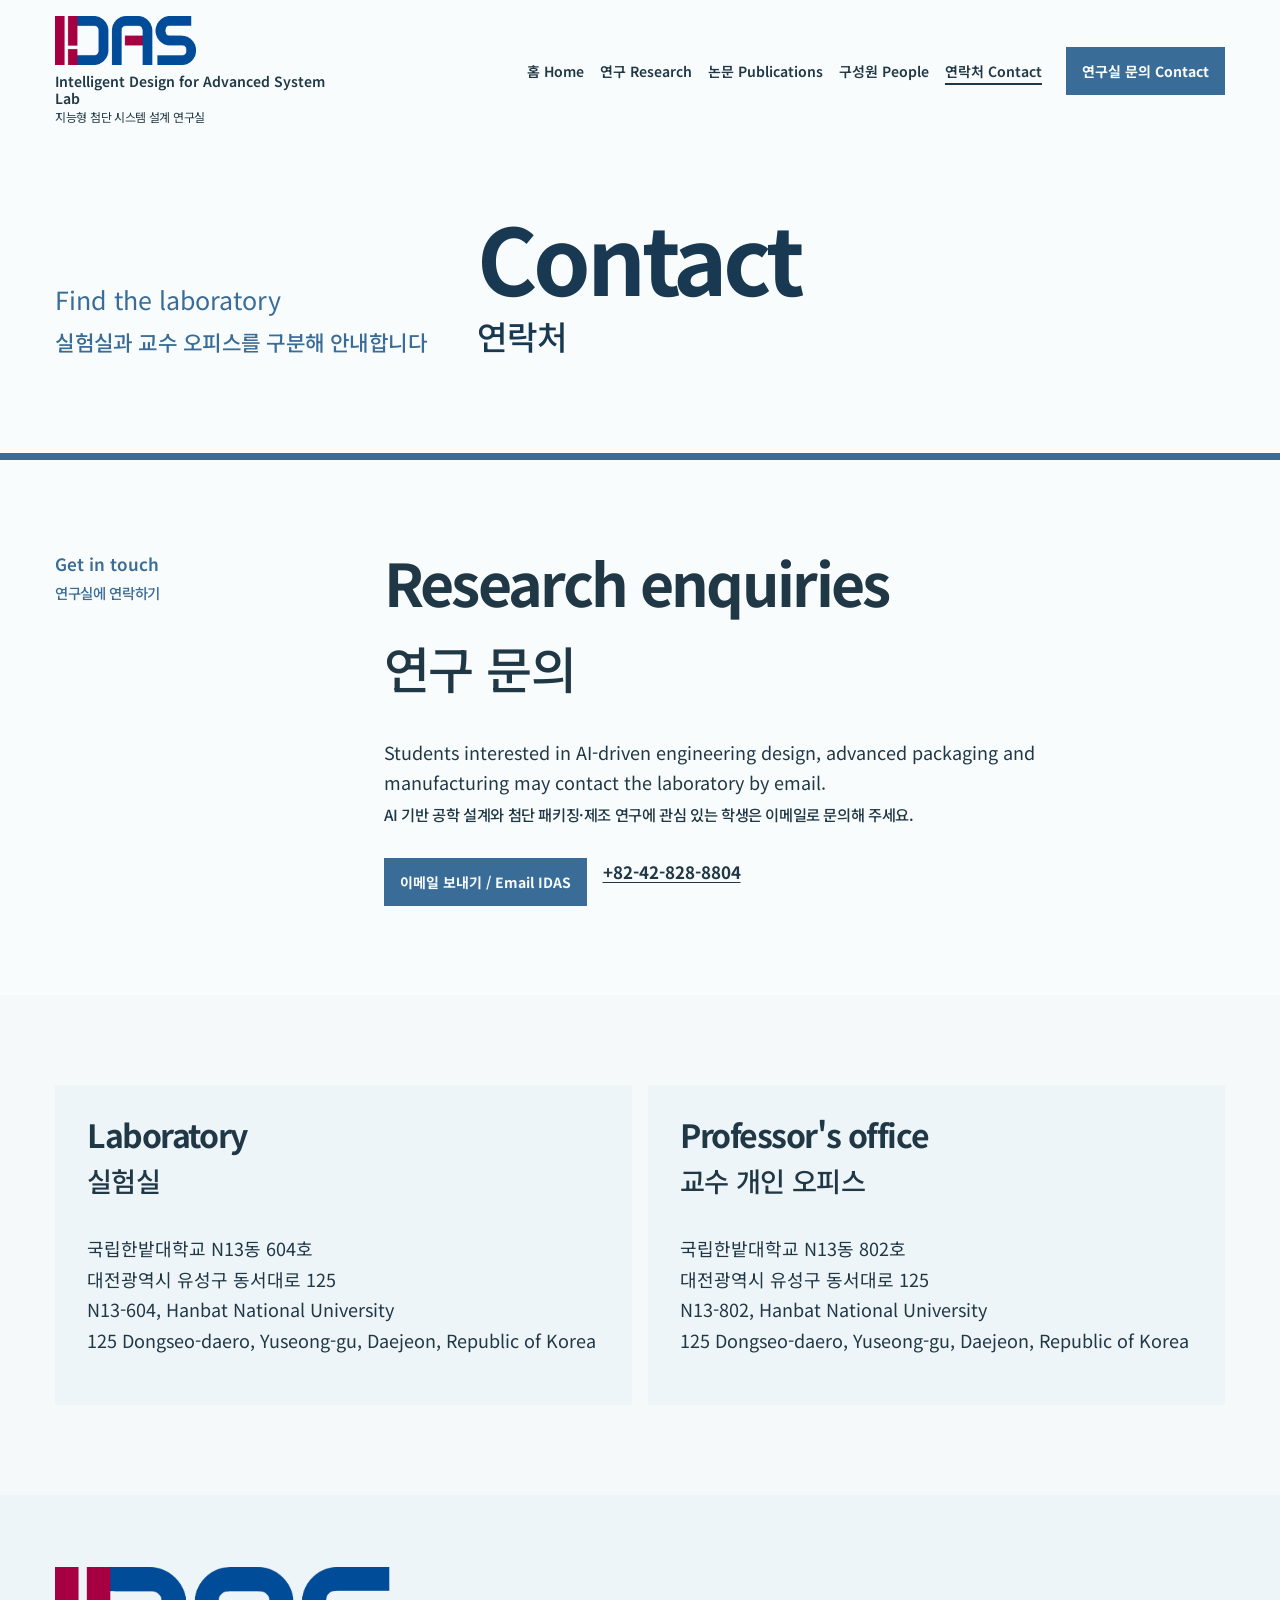
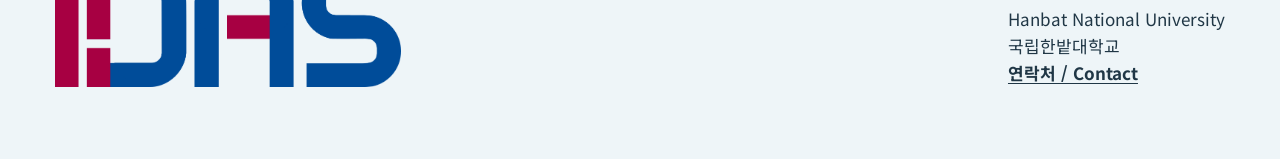
==== commit e9d68689: "Apply Hanbat palette and lab-site layout to IDAS pages" ====
--- a/contact.html
+++ b/contact.html
@@ -5,7 +5,7 @@
 <link rel="preconnect" href="https://api.fontshare.com"><link rel="preconnect" href="https://cdn.fontshare.com" crossorigin>
 <link href="https://api.fontshare.com/v2/css?f[]=general-sans@400,500,600,700&display=swap" rel="stylesheet">
 <link href="https://fonts.googleapis.com/css2?family=Noto+Sans+KR:wght@400;600;700&display=swap" rel="stylesheet">
-<link rel="stylesheet" href="hallmark.css"></head>
+<link rel="stylesheet" href="hallmark.css"><link rel="stylesheet" href="hanbat.css"></head>
 <body><a class="skip" href="#main">본문으로 이동</a><header class="page-header">
 <nav class="nav wrap" aria-label="주 메뉴"><a class="brand" href="index.html"><img class="brand-mark" src="assets/idas-logo.png" width="1858" height="643" alt="IDAS"><span>Intelligent Design for Advanced System Lab<span class="translation" lang="ko">지능형 첨단 시스템 설계 연구실</span></span></a><button class="menu" aria-expanded="false" aria-controls="navlinks">Menu <span lang="ko">메뉴</span></button><div class="navlinks" id="navlinks"><a href="index.html">홈 Home</a><a href="research.html">연구 Research</a><a href="publications.html">논문 Publications</a><a href="people.html">구성원 People</a><a href="contact.html" aria-current="page">연락처 Contact</a></div><a class="navcta" href="contact.html">연구실 문의 Contact</a></nav>
 <div class="page-title wrap"><p>Find the laboratory<span class="translation" lang="ko">실험실과 교수 오피스를 구분해 안내합니다</span></p><h1>Contact<span class="translation" lang="ko">연락처</span></h1></div></header>
--- a/hallmark.css
+++ b/hallmark.css
@@ -12,7 +12,7 @@
 .publications{background:var(--paper)}.publication-head>div:first-child{display:none}.publication-head>div:last-child{grid-column:1/-1;display:grid;grid-template-columns:minmax(0,5fr) minmax(0,7fr);gap:var(--space-xl);align-items:end}.publication-head h2{margin:0}.publication-head p{font-size:18px;margin:0}.publication-list{list-style:none;padding:0;margin:var(--space-2xl) 0 0}.publication-list li{display:grid;grid-template-columns:100px minmax(0,1fr) minmax(145px,230px);gap:var(--space-lg);align-items:start;padding:var(--space-lg) 0;border-bottom:2px solid var(--blue);font-size:16px}.publication-list li:first-child{border-top:2px solid var(--blue)}.publication-list strong{font-size:clamp(20px,2.1vw,29px);font-weight:600;line-height:1.25}.publication-list .venue{color:var(--muted)}.more{display:flex;gap:var(--space-lg);flex-wrap:wrap;margin-top:var(--space-xl)}.inline{font-weight:700}
 .contact{background:var(--paper-alt);color:var(--navy);padding-top:var(--section-space);padding-bottom:var(--space-2xl)}.contact .axis{grid-template-columns:minmax(0,6fr) minmax(0,6fr);align-items:start}.contact h2{margin:0;max-width:10ch}.contact p{font-size:19px}.contact .right{min-width:0}.contact .email{display:inline-block;margin:var(--space-md) 0;font-size:clamp(22px,2.5vw,34px);font-weight:700;overflow-wrap:anywhere}.contact address{font-style:normal;font-size:17px;line-height:1.8}.contact footer{margin-top:var(--section-space);padding-top:var(--space-lg);border-top:2px solid var(--blue);display:flex;justify-content:space-between;align-items:end;gap:var(--space-lg);color:var(--navy);font-size:15px}.footer-mark{display:block;width:clamp(220px,27vw,400px);height:auto;background:transparent}footer .translation{font-size:13px}
 /* Inner routes: the chapter title is a banner; dense evidence remains fully visible. */
-.page-header{background:var(--white)}.page-header .nav{padding-bottom:var(--space-sm)}.page-title{display:grid;grid-template-columns:minmax(0,4fr) minmax(0,8fr);gap:var(--space-xl);align-items:end;padding-top:var(--space-2xl);padding-bottom:clamp(76px,8vw,136px)}.page-title p{margin:0;color:var(--blue);font-size:clamp(18px,2vw,25px);max-width:48ch}.page-title h1{margin:0;font-size:clamp(72px,8vw,125px);line-height:.93;color:var(--navy)}.page-title h1 .translation{font-size:.36em;line-height:1.25;margin-top:var(--space-sm)}.page-section{padding-top:var(--section-space);padding-bottom:var(--section-space);background:var(--white)}.page-section:nth-child(even){background:var(--paper-alt)}.reading-grid{display:grid;grid-template-columns:minmax(0,3fr) minmax(0,9fr);gap:var(--space-xl)}.reading-grid .aside{font-size:17px;color:var(--blue);font-weight:600;max-width:29ch}.reading-grid .aside p{font-size:17px}.reading-grid h2,.page-section h2{font-size:clamp(40px,4.6vw,66px);max-width:22ch;margin-bottom:var(--space-lg)}.reading-grid p,.page-section p{font-size:18px;line-height:1.7}.research-language.ko{margin-top:var(--space-2xl)}.research-language.ko h3{font-size:clamp(29px,3vw,43px);line-height:1.2;margin-bottom:var(--space-md)}.research-language.ko p{font-size:17px}.research-language p:last-child{margin-bottom:0}.section-links{display:flex;flex-wrap:wrap;gap:var(--space-sm);margin-top:var(--space-lg)}.section-links a{font-weight:700}.pillars{display:grid;grid-template-columns:repeat(3,minmax(0,1fr));gap:var(--space-sm);margin-top:var(--space-xl)}.pillars a{display:flex;align-items:end;min-height:170px;background:var(--navy);color:var(--white);padding:var(--space-md);text-decoration:none;font-weight:700;font-size:20px;line-height:1.25}.pillars a:nth-child(2){background:var(--cyan);color:var(--navy-deep)}.pillars a:nth-child(3){background:var(--sand);color:var(--navy)}.pillars a:hover{text-decoration:underline}.pi-profile{display:grid;grid-template-columns:minmax(170px,240px) minmax(0,1fr);gap:var(--space-xl);align-items:start}.pi-photo{display:block;width:100%;aspect-ratio:354/472;object-fit:cover}.profile-name{font-size:clamp(39px,5vw,70px);margin-bottom:var(--space-sm)}.profile-timeline{list-style:none;margin:0;padding:0}.profile-timeline li{display:grid;grid-template-columns:190px minmax(0,1fr);gap:var(--space-md);padding:var(--space-md) 0;border-bottom:2px solid var(--blue)}.profile-timeline time{font-weight:700;color:var(--blue)}.profile-timeline p{margin:0}.pub-index{list-style:none;margin:var(--space-xl) 0 0;padding:0}.pub-index li{display:grid;grid-template-columns:75px minmax(0,1fr);gap:var(--space-md);padding:var(--space-lg) var(--space-sm);background:var(--paper-alt);margin-bottom:var(--space-xs)}.pub-index li:nth-child(even){background:var(--white)}.pub-index .pub-num{font-weight:700;color:var(--blue)}.pub-index strong{font-size:clamp(20px,2vw,28px);line-height:1.3;display:block}.pub-index .pub-data{min-width:0}.pub-index .authors{font-size:16px;overflow-wrap:anywhere;margin:var(--space-sm) 0}.pub-index .author-self{font-weight:700}.pub-index cite{font-size:15px;font-style:normal;color:var(--muted)}.empty-note{padding:var(--space-lg);background:var(--paper-alt)}.contact-grid{display:grid;grid-template-columns:repeat(2,minmax(0,1fr));gap:var(--space-sm)}.contact-panel{background:var(--paper-alt);padding:var(--space-lg)}.contact-panel h2{font-size:clamp(26px,2.5vw,40px)}.contact-panel address{font-style:normal;font-size:18px;line-height:1.7}.contact-panel a{overflow-wrap:anywhere}.page-footer{background:var(--paper-alt);color:var(--text);padding-top:var(--space-2xl);padding-bottom:var(--space-2xl)}.page-footer .footer-grid{display:flex;align-items:end;justify-content:space-between;gap:var(--space-lg)}.page-footer .footer-mark{filter:none}.page-footer p{margin:0}.page-footer a{font-weight:700}
+.page-header{background:var(--white)}.page-header .nav{padding-bottom:var(--space-sm)}.page-title{display:grid;grid-template-columns:minmax(0,4fr) minmax(0,8fr);gap:var(--space-xl);align-items:end;padding-top:var(--space-2xl);padding-bottom:clamp(76px,8vw,136px)}.page-title p{margin:0;color:var(--blue);font-size:clamp(18px,2vw,25px);max-width:48ch}.page-title h1{margin:0;font-size:clamp(72px,8vw,125px);line-height:.93;color:var(--navy)}.page-title h1 .translation{font-size:.36em;line-height:1.25;margin-top:var(--space-sm)}.page-section{padding-top:var(--section-space);padding-bottom:var(--section-space);background:var(--white)}.page-section:nth-child(even){background:var(--paper-alt)}.reading-grid{display:grid;grid-template-columns:minmax(0,3fr) minmax(0,9fr);gap:var(--space-xl)}.reading-grid .aside{font-size:17px;color:var(--blue);font-weight:600;max-width:29ch}.reading-grid .aside p{font-size:17px}.reading-grid h2,.page-section h2{font-size:clamp(40px,4.6vw,66px);max-width:22ch;margin-bottom:var(--space-lg)}.reading-grid p,.page-section p{font-size:18px;line-height:1.7}.research-language.ko{margin-top:var(--space-2xl)}.research-language.ko h3{font-size:clamp(29px,3vw,43px);line-height:1.2;margin-bottom:var(--space-md)}.research-language.ko p{font-size:17px}.research-language p:last-child{margin-bottom:0}.section-links{display:flex;flex-wrap:wrap;gap:var(--space-sm);margin-top:var(--space-lg)}.section-links a{font-weight:700}.pillars{display:grid;grid-template-columns:repeat(3,minmax(0,1fr));gap:var(--space-sm);margin-top:var(--space-xl)}.pillars a{display:flex;align-items:end;min-height:170px;background:var(--navy);color:var(--white);padding:var(--space-md);text-decoration:none;font-weight:700;font-size:20px;line-height:1.25}.pillars a:nth-child(2){background:var(--cyan);color:var(--navy-deep)}.pillars a:nth-child(3){background:var(--sand);color:var(--navy)}.pillars a:hover{text-decoration:underline}.pi-profile{display:grid;grid-template-columns:minmax(170px,240px) minmax(0,1fr);gap:var(--space-xl);align-items:start}.pi-photo{display:block;width:100%;aspect-ratio:354/472;object-fit:cover}.profile-name{font-size:clamp(39px,5vw,70px);margin-bottom:var(--space-sm)}.profile-timeline{list-style:none;margin:0;padding:0}.profile-timeline li{display:grid;grid-template-columns:190px minmax(0,1fr);gap:var(--space-md);padding:var(--space-md) 0;border-bottom:2px solid var(--blue)}.profile-timeline time{font-weight:700;color:var(--blue)}.profile-timeline p{margin:0}.pub-index{list-style:none;margin:var(--space-xl) 0 0;padding:0}.pub-index li{display:grid;grid-template-columns:75px minmax(0,1fr);gap:var(--space-md);padding:var(--space-lg) var(--space-sm);background:var(--paper-alt);margin-bottom:var(--space-xs)}.pub-index li:nth-child(even){background:var(--white)}.pub-index .pub-num{font-weight:700;color:var(--blue)}.pub-index strong{font-size:clamp(20px,2vw,28px);line-height:1.3;display:block}.pub-index .pub-data{min-width:0}.pub-index .authors{font-size:16px;overflow-wrap:anywhere;margin:var(--space-sm) 0}.pub-index .authors .author-self{display:inline;font-size:inherit;line-height:inherit;letter-spacing:inherit;font-weight:700}.pub-index .authors .author-self u{text-decoration-thickness:1.5px;text-underline-offset:3px}.pub-index cite{font-size:15px;font-style:normal;color:var(--muted)}.empty-note{padding:var(--space-lg);background:var(--paper-alt)}.contact-grid{display:grid;grid-template-columns:repeat(2,minmax(0,1fr));gap:var(--space-sm)}.contact-panel{background:var(--paper-alt);padding:var(--space-lg)}.contact-panel h2{font-size:clamp(26px,2.5vw,40px)}.contact-panel address{font-style:normal;font-size:18px;line-height:1.7}.contact-panel a{overflow-wrap:anywhere}.page-footer{background:var(--paper-alt);color:var(--text);padding-top:var(--space-2xl);padding-bottom:var(--space-2xl)}.page-footer .footer-grid{display:flex;align-items:end;justify-content:space-between;gap:var(--space-lg)}.page-footer .footer-mark{filter:none}.page-footer p{margin:0}.page-footer a{font-weight:700}
 @media(max-width:1100px){.nav{grid-template-columns:minmax(0,1fr) auto}.navlinks{display:none;position:absolute;z-index:12;left:0;right:0;top:105px;padding:var(--space-lg) var(--gutter);background:var(--white);box-shadow:0 18px 32px -24px var(--navy);flex-direction:column;align-items:flex-start}.navlinks.open{display:flex}.navlinks a{font-size:18px;padding:var(--space-xs) 0}.navcta{display:none}.menu{display:inline-flex}.hero-body{padding-top:var(--space-xl)}.topics{grid-template-columns:repeat(2,minmax(0,1fr))}.topic,.topic:nth-child(1),.topic:nth-child(2),.topic:nth-child(3){grid-column:auto;min-height:420px}.topic:nth-child(3){grid-column:1/-1;min-height:300px}}
 @media(max-width:720px){.nav{min-height:100px;gap:var(--space-xs)}.brand-mark{width:105px}.brand>span{font-size:11px;max-width:23ch}.brand .translation{font-size:10px}.navlinks{top:95px}.hero{min-height:0}.hero-body{padding-top:var(--space-2xl);padding-bottom:var(--space-lg)}.hero-main h1{font-size:clamp(54px,13vw,86px)}.hero-main h1 .translation{font-size:.36em}.hero-main .sub{font-size:18px}.hero-side{margin-top:var(--space-lg);font-size:15px}.hero-foot{font-size:12px}.section,.diagram-band,.page-section{padding-top:var(--space-2xl);padding-bottom:var(--space-2xl)}.axis,.about .axis,.diagram-band .axis,.research-intro>div:last-child,.publication-head>div:last-child,.reading-grid,.page-title{display:block}.about .axis>div:last-child,.about .side{grid-column:auto;grid-row:auto}.about .side{padding:var(--space-lg) 0 0}.facts{grid-template-columns:repeat(2,minmax(0,1fr))}.diagram-band h2{max-width:none}.concept-figure{margin-top:var(--space-lg)}.concept-figure img{max-height:520px}.research-intro h2,.publication-head h2{margin-bottom:var(--space-lg)}.topics{display:block}.topic,.topic:nth-child(1),.topic:nth-child(2),.topic:nth-child(3){min-height:0;margin-bottom:var(--space-sm);gap:var(--space-2xl);padding:var(--space-md)}.topic h3{font-size:30px}.publication-list li{grid-template-columns:60px minmax(0,1fr);gap:var(--space-sm)}.publication-list .venue{grid-column:2}.contact .right{margin-top:var(--space-xl)}.contact footer{align-items:flex-start;flex-direction:column}.page-title{padding-top:var(--space-xl);padding-bottom:var(--space-2xl)}.page-title h1{margin-top:var(--space-xl);font-size:clamp(56px,12vw,90px)}.reading-grid .aside{margin-bottom:var(--space-lg)}.pillars{grid-template-columns:1fr}.pillars a{min-height:90px}.pi-profile{grid-template-columns:minmax(100px,30%) minmax(0,1fr);gap:var(--space-sm)}.profile-name{font-size:clamp(29px,7vw,46px)}.profile-timeline li{display:block}.profile-timeline time{display:block;margin-bottom:var(--space-xs)}.contact-grid{display:block}.contact-panel{margin-bottom:var(--space-sm)}.page-footer .footer-grid{display:block}.page-footer p{margin-top:var(--space-lg)}}
 @media(max-width:390px){.hero-main h1{font-size:clamp(50px,12.5vw,62px)}.facts{display:block}.facts div{margin-bottom:var(--space-sm)}.pi-profile{display:block}.pi-photo{max-width:180px;margin-bottom:var(--space-lg)}}
--- a/hanbat.css
+++ b/hanbat.css
@@ -0,0 +1,84 @@
+/* IDAS / Hanbat colour study. Preview-only overlay on the published Hallmark base.
+   The four swatches below are pixel samples from the supplied image, not an
+   authoritative RGB conversion of the University's print CMYK specification. */
+:root {
+  --blue:#3a6c98; --cyan:#009ab7; --coral:#e66564; --sand:#d7a376;
+  --navy:#183951; --navy-deep:#082537; --white:#f9fcfc; --paper:#f9fcfc;
+  --paper-alt:#eef5f8; --soft:#f6f9fa; --text:#203746; --muted:#425866;
+  --focus:#004d68; --section-space:clamp(76px,7vw,112px);
+}
+body {background:var(--paper);color:var(--text)}
+.wrap {--measure:1440px}
+.nav {min-height:100px;gap:var(--space-md)}
+.brand-mark {width:clamp(124px,11vw,160px)}
+.navlinks a {font-size:14px}
+.navcta,.button {background:var(--blue);color:var(--white)}
+.navcta:hover,.button:hover {background:var(--navy-deep)}
+/* The model is the lab's own existing package illustration, not a borrowed
+   S-Pack figure. It appears again in its original explanatory section. */
+.hero {min-height:0;background:var(--white)}
+.hero-body {min-height:clamp(610px,75svh,850px);display:grid;grid-template-columns:minmax(0,1.1fr) minmax(0,.9fr);gap:var(--space-xl);align-items:center;align-content:normal;padding-top:var(--space-xl);padding-bottom:var(--space-xl)}
+.hero-main {order:0;max-width:780px}
+.hero-main h1 {font-size:clamp(64px,7.2vw,108px);line-height:.95;letter-spacing:-.065em;margin-bottom:var(--space-lg);color:var(--navy-deep)}
+.hero-main h1 .translation {font-size:.31em}
+.hero-main .sub {font-size:clamp(17px,1.5vw,20px);max-width:57ch}
+.hero-main .sub .translation {color:var(--muted)}
+.hero-side {order:1;align-self:stretch;margin:0;min-height:390px;display:flex;flex-direction:column;justify-content:flex-end;padding:var(--space-md);background:var(--paper-alt);color:var(--navy-deep)}
+.hero-side::before {content:"";flex:1;min-height:280px;background:url('assets/package-concept-transparent.png') center/contain no-repeat}
+.hero-side p {margin:var(--space-sm) 0 0;padding-top:var(--space-sm);border-top:5px solid var(--cyan);font-size:16px;font-weight:600}
+.hero-foot {padding-top:12px;padding-bottom:var(--space-md);border-top:3px solid var(--blue);color:var(--blue)}
+/* White, image-led institutional pages with measured colour accents. */
+.about {background:var(--white)}
+.about .lead {color:var(--navy-deep)}
+.facts div {border-color:var(--cyan)}
+.diagram-band {background:var(--blue);color:var(--white)}
+.diagram-band h2,.diagram-band p {color:var(--white)}
+.research {background:var(--soft)}
+.research-intro {margin-bottom:var(--space-xl)}
+.topics {grid-template-columns:repeat(3,minmax(0,1fr));gap:20px}
+.topic,.topic:nth-child(1),.topic:nth-child(2),.topic:nth-child(3) {grid-column:auto;min-height:390px;background:var(--white);color:var(--text);padding:var(--space-lg);border-top:7px solid var(--blue)}
+.topic:nth-child(2) {border-top-color:var(--cyan)}
+.topic:nth-child(3) {border-top-color:var(--coral)}
+.topic h3 {font-size:clamp(25px,2.5vw,36px);color:var(--navy-deep)}
+.topic p {color:var(--text)}
+.publications {background:var(--white)}
+.publication-list li {border-color:var(--blue)}
+.publication-list li>span:first-child {font-weight:700;color:var(--blue)}
+.inline {color:var(--blue)}
+.contact {background:var(--paper-alt);color:var(--navy-deep)}
+.contact footer {border-color:var(--blue)}
+.page-title {padding-top:var(--space-2xl);padding-bottom:96px;border-bottom:7px solid var(--blue)}
+.page-title h1 {font-size:clamp(64px,7.2vw,108px)}
+.page-title p {color:var(--blue)}
+.page-section {background:var(--white)}
+.page-section:nth-child(even) {background:var(--soft)}
+.reading-grid .aside,.profile-timeline time,.pub-index .pub-num {color:var(--blue)}
+.pillars a {background:var(--blue);color:var(--white)}
+.pillars a:nth-child(2) {background:var(--cyan);color:var(--navy-deep)}
+.pillars a:nth-child(3) {background:var(--sand);color:var(--navy-deep)}
+.pub-index li {background:var(--paper-alt)}
+.pub-index li:nth-child(even) {background:var(--white)}
+/* This rule must stay after the broad .pub-index strong title rule in hallmark.css. */
+.pub-index .authors .author-self {display:inline;font-size:inherit;line-height:inherit;font-weight:700}
+.page-footer {background:var(--paper-alt)}
+@media(max-width:1100px) {
+  .hero-body {grid-template-columns:minmax(0,1fr) minmax(0,.75fr)}
+  .hero-side {min-height:330px}
+  .topic,.topic:nth-child(1),.topic:nth-child(2),.topic:nth-child(3) {min-height:390px}
+}
+@media(max-width:720px) {
+  .hero-body {display:flex;flex-direction:column;align-items:stretch;gap:var(--space-lg);min-height:0;padding-top:var(--space-xl);padding-bottom:var(--space-xl)}
+  .hero-main h1 {font-size:clamp(51px,12vw,78px)}
+  .hero-side {min-height:0;padding:var(--space-sm)}
+  .hero-side::before {min-height:250px}
+  .hero-side p {font-size:14px}
+  .hero-foot {font-size:12px}
+  .topics {display:block}
+  .topic,.topic:nth-child(1),.topic:nth-child(2),.topic:nth-child(3) {min-height:0;margin-bottom:var(--space-sm);gap:var(--space-lg);padding:var(--space-md)}
+  .page-title {padding-top:36px;padding-bottom:var(--space-xl)}
+  .page-title h1 {font-size:clamp(56px,12vw,84px)}
+}
+@media(max-width:390px) {
+  .hero-main h1 {font-size:clamp(47px,12vw,58px)}
+  .hero-side::before {min-height:200px}
+}
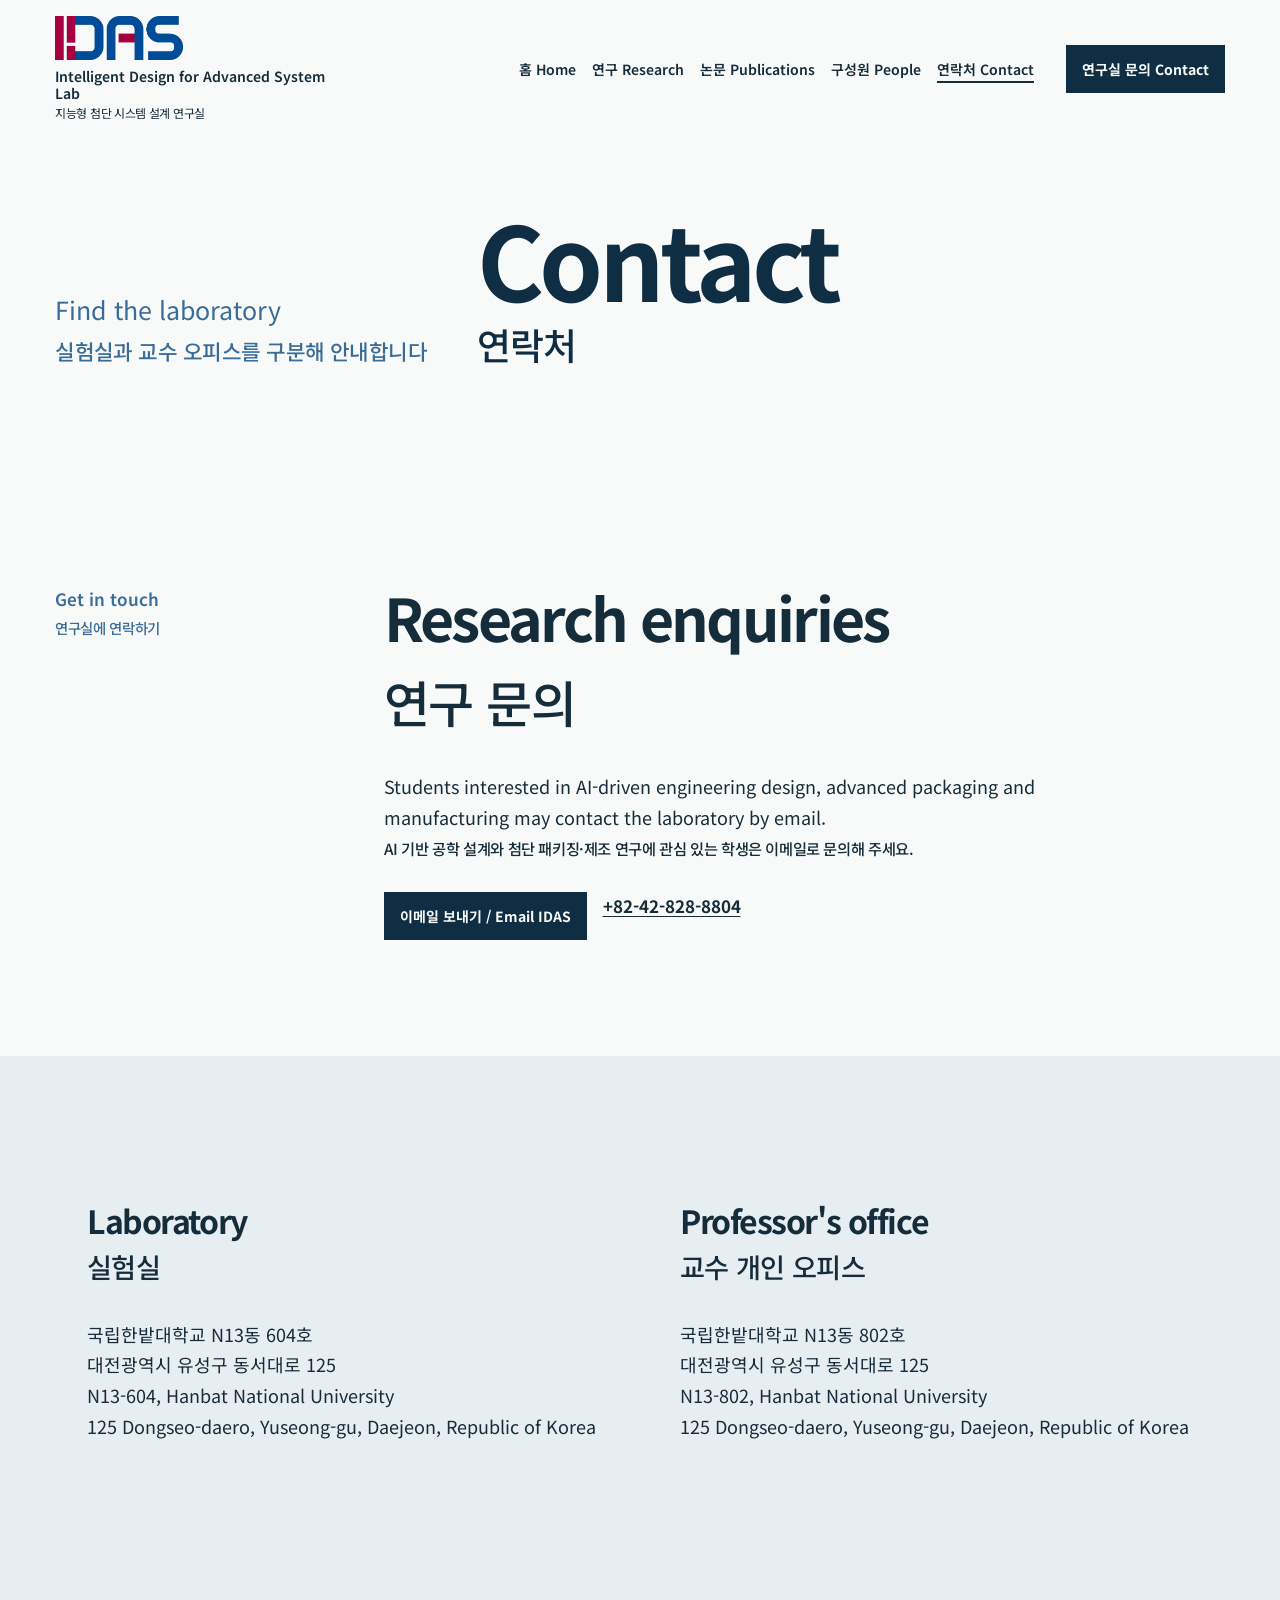
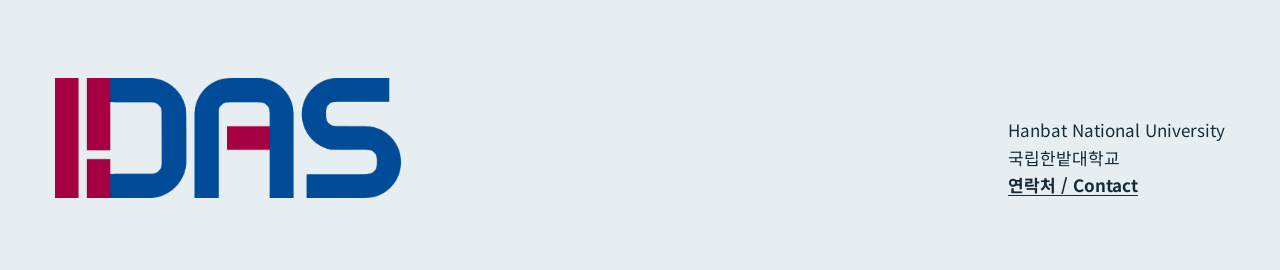
==== commit 7b4924d7: "Revert "Apply Hanbat palette and lab-site layout to IDAS pages" This reverts commit e9d68689e6168651" ====
--- a/contact.html
+++ b/contact.html
@@ -5,7 +5,7 @@
 <link rel="preconnect" href="https://api.fontshare.com"><link rel="preconnect" href="https://cdn.fontshare.com" crossorigin>
 <link href="https://api.fontshare.com/v2/css?f[]=general-sans@400,500,600,700&display=swap" rel="stylesheet">
 <link href="https://fonts.googleapis.com/css2?family=Noto+Sans+KR:wght@400;600;700&display=swap" rel="stylesheet">
-<link rel="stylesheet" href="hallmark.css"><link rel="stylesheet" href="hanbat.css"></head>
+<link rel="stylesheet" href="hallmark.css"></head>
 <body><a class="skip" href="#main">본문으로 이동</a><header class="page-header">
 <nav class="nav wrap" aria-label="주 메뉴"><a class="brand" href="index.html"><img class="brand-mark" src="assets/idas-logo.png" width="1858" height="643" alt="IDAS"><span>Intelligent Design for Advanced System Lab<span class="translation" lang="ko">지능형 첨단 시스템 설계 연구실</span></span></a><button class="menu" aria-expanded="false" aria-controls="navlinks">Menu <span lang="ko">메뉴</span></button><div class="navlinks" id="navlinks"><a href="index.html">홈 Home</a><a href="research.html">연구 Research</a><a href="publications.html">논문 Publications</a><a href="people.html">구성원 People</a><a href="contact.html" aria-current="page">연락처 Contact</a></div><a class="navcta" href="contact.html">연구실 문의 Contact</a></nav>
 <div class="page-title wrap"><p>Find the laboratory<span class="translation" lang="ko">실험실과 교수 오피스를 구분해 안내합니다</span></p><h1>Contact<span class="translation" lang="ko">연락처</span></h1></div></header>
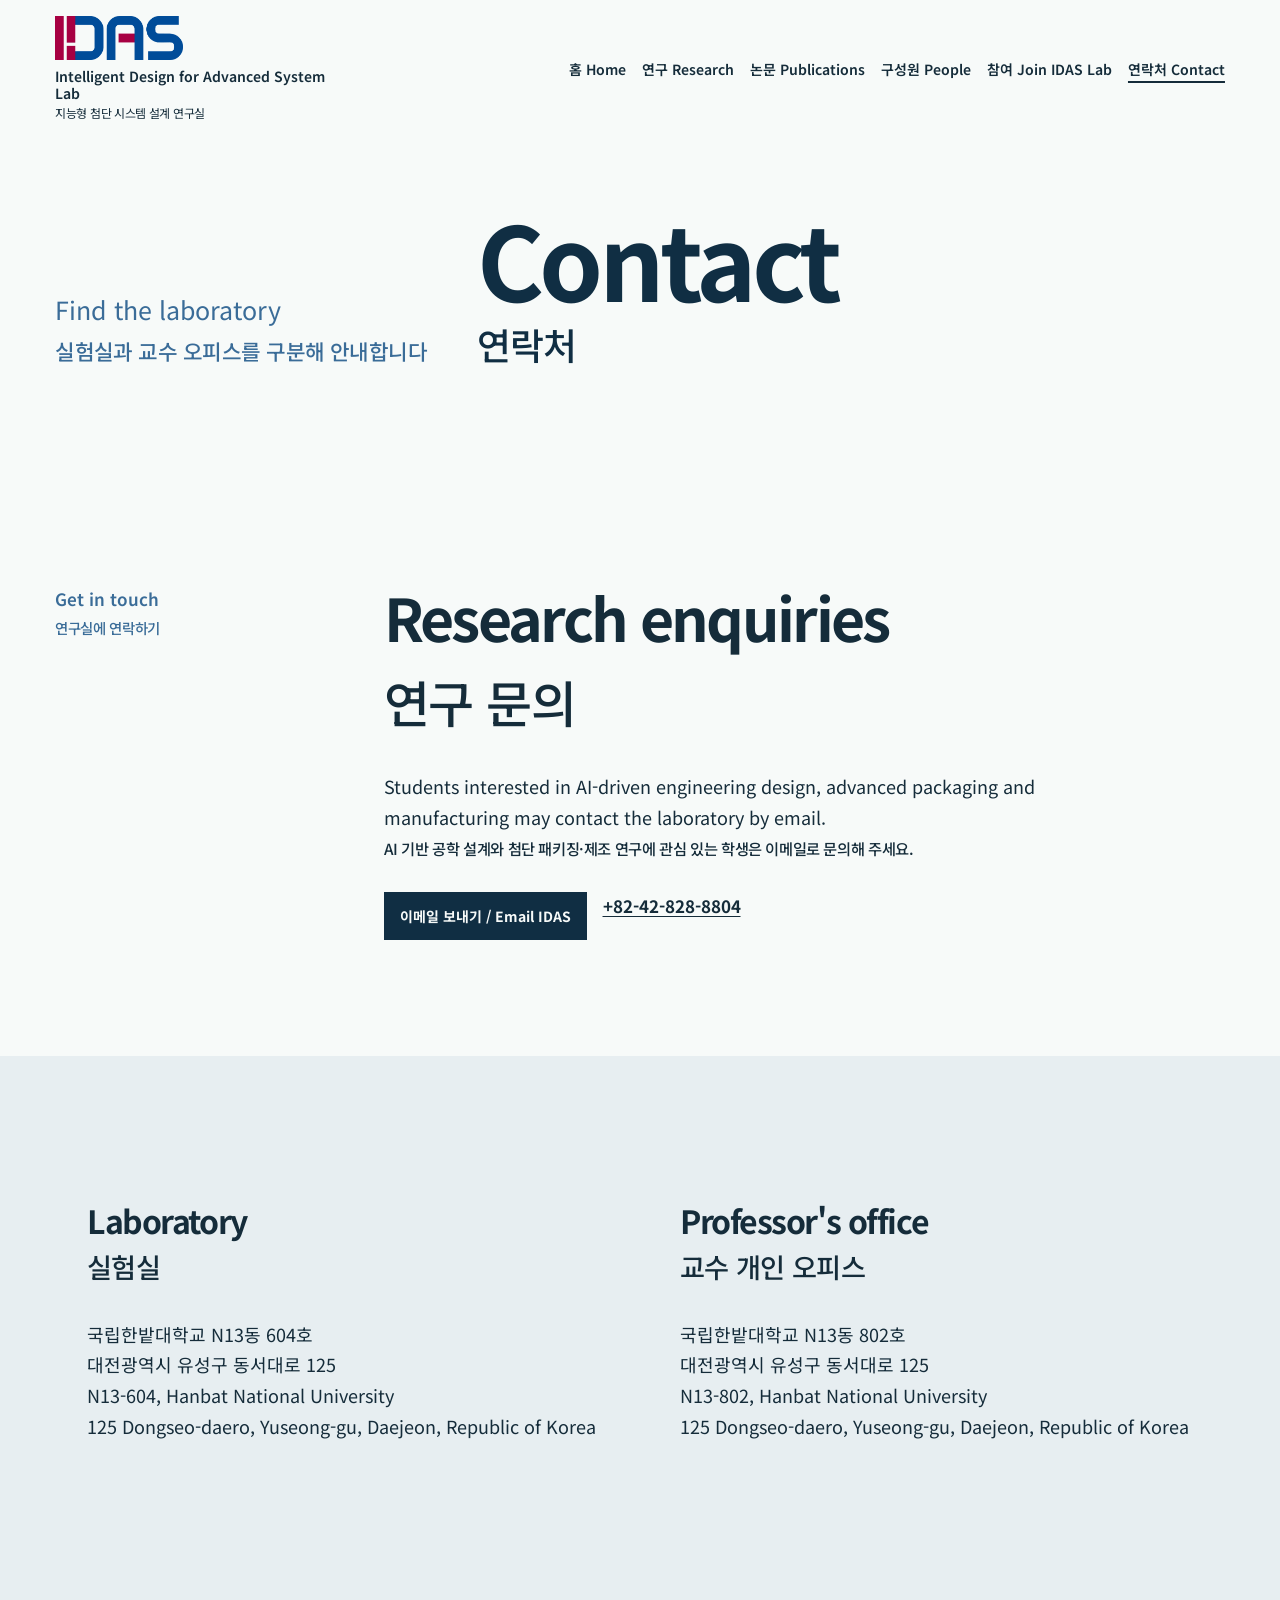
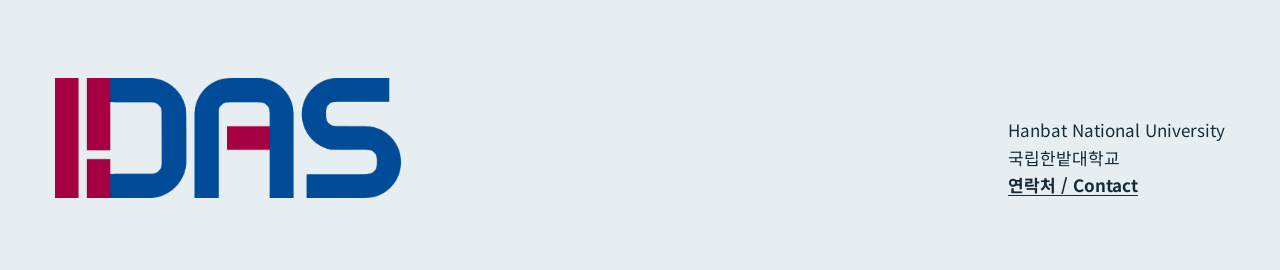
==== commit 8f14918f: "Add Join IDAS Lab page and navigation" ====
--- a/contact.html
+++ b/contact.html
@@ -7,7 +7,7 @@
 <link href="https://fonts.googleapis.com/css2?family=Noto+Sans+KR:wght@400;600;700&display=swap" rel="stylesheet">
 <link rel="stylesheet" href="hallmark.css"></head>
 <body><a class="skip" href="#main">본문으로 이동</a><header class="page-header">
-<nav class="nav wrap" aria-label="주 메뉴"><a class="brand" href="index.html"><img class="brand-mark" src="assets/idas-logo.png" width="1858" height="643" alt="IDAS"><span>Intelligent Design for Advanced System Lab<span class="translation" lang="ko">지능형 첨단 시스템 설계 연구실</span></span></a><button class="menu" aria-expanded="false" aria-controls="navlinks">Menu <span lang="ko">메뉴</span></button><div class="navlinks" id="navlinks"><a href="index.html">홈 Home</a><a href="research.html">연구 Research</a><a href="publications.html">논문 Publications</a><a href="people.html">구성원 People</a><a href="contact.html" aria-current="page">연락처 Contact</a></div><a class="navcta" href="contact.html">연구실 문의 Contact</a></nav>
+<nav class="nav wrap" aria-label="주 메뉴"><a class="brand" href="index.html"><img class="brand-mark" src="assets/idas-logo.png" width="1858" height="643" alt="IDAS"><span>Intelligent Design for Advanced System Lab<span class="translation" lang="ko">지능형 첨단 시스템 설계 연구실</span></span></a><button class="menu" aria-expanded="false" aria-controls="navlinks">Menu <span lang="ko">메뉴</span></button><div class="navlinks" id="navlinks"><a href="index.html">홈 Home</a><a href="research.html">연구 Research</a><a href="publications.html">논문 Publications</a><a href="people.html">구성원 People</a><a href="join.html">참여 Join IDAS Lab</a><a href="contact.html" aria-current="page">연락처 Contact</a></div><a class="navcta" href="contact.html">연구실 문의 Contact</a></nav>
 <div class="page-title wrap"><p>Find the laboratory<span class="translation" lang="ko">실험실과 교수 오피스를 구분해 안내합니다</span></p><h1>Contact<span class="translation" lang="ko">연락처</span></h1></div></header>
 <main id="main">
 <section class="page-section wrap"><div class="reading-grid"><div class="aside">Get in touch<span class="translation" lang="ko">연구실에 연락하기</span></div><div><h2>Research enquiries<span class="translation" lang="ko">연구 문의</span></h2><p>Students interested in AI-driven engineering design, advanced packaging and manufacturing may contact the laboratory by email.<span class="translation" lang="ko">AI 기반 공학 설계와 첨단 패키징·제조 연구에 관심 있는 학생은 이메일로 문의해 주세요.</span></p><div class="section-links"><a class="button" href="mailto:seongju@hanbat.ac.kr?subject=Inquiry%20to%20IDAS%20Lab">이메일 보내기 / Email IDAS</a><a href="tel:+82428288804">+82-42-828-8804</a></div></div></div></section>
--- a/hallmark.css
+++ b/hallmark.css
@@ -16,4 +16,6 @@
 @media(max-width:1100px){.nav{grid-template-columns:minmax(0,1fr) auto}.navlinks{display:none;position:absolute;z-index:12;left:0;right:0;top:105px;padding:var(--space-lg) var(--gutter);background:var(--white);box-shadow:0 18px 32px -24px var(--navy);flex-direction:column;align-items:flex-start}.navlinks.open{display:flex}.navlinks a{font-size:18px;padding:var(--space-xs) 0}.navcta{display:none}.menu{display:inline-flex}.hero-body{padding-top:var(--space-xl)}.topics{grid-template-columns:repeat(2,minmax(0,1fr))}.topic,.topic:nth-child(1),.topic:nth-child(2),.topic:nth-child(3){grid-column:auto;min-height:420px}.topic:nth-child(3){grid-column:1/-1;min-height:300px}}
 @media(max-width:720px){.nav{min-height:100px;gap:var(--space-xs)}.brand-mark{width:105px}.brand>span{font-size:11px;max-width:23ch}.brand .translation{font-size:10px}.navlinks{top:95px}.hero{min-height:0}.hero-body{padding-top:var(--space-2xl);padding-bottom:var(--space-lg)}.hero-main h1{font-size:clamp(54px,13vw,86px)}.hero-main h1 .translation{font-size:.36em}.hero-main .sub{font-size:18px}.hero-side{margin-top:var(--space-lg);font-size:15px}.hero-foot{font-size:12px}.section,.diagram-band,.page-section{padding-top:var(--space-2xl);padding-bottom:var(--space-2xl)}.axis,.about .axis,.diagram-band .axis,.research-intro>div:last-child,.publication-head>div:last-child,.reading-grid,.page-title{display:block}.about .axis>div:last-child,.about .side{grid-column:auto;grid-row:auto}.about .side{padding:var(--space-lg) 0 0}.facts{grid-template-columns:repeat(2,minmax(0,1fr))}.diagram-band h2{max-width:none}.concept-figure{margin-top:var(--space-lg)}.concept-figure img{max-height:520px}.research-intro h2,.publication-head h2{margin-bottom:var(--space-lg)}.topics{display:block}.topic,.topic:nth-child(1),.topic:nth-child(2),.topic:nth-child(3){min-height:0;margin-bottom:var(--space-sm);gap:var(--space-2xl);padding:var(--space-md)}.topic h3{font-size:30px}.publication-list li{grid-template-columns:60px minmax(0,1fr);gap:var(--space-sm)}.publication-list .venue{grid-column:2}.contact .right{margin-top:var(--space-xl)}.contact footer{align-items:flex-start;flex-direction:column}.page-title{padding-top:var(--space-xl);padding-bottom:var(--space-2xl)}.page-title h1{margin-top:var(--space-xl);font-size:clamp(56px,12vw,90px)}.reading-grid .aside{margin-bottom:var(--space-lg)}.pillars{grid-template-columns:1fr}.pillars a{min-height:90px}.pi-profile{grid-template-columns:minmax(100px,30%) minmax(0,1fr);gap:var(--space-sm)}.profile-name{font-size:clamp(29px,7vw,46px)}.profile-timeline li{display:block}.profile-timeline time{display:block;margin-bottom:var(--space-xs)}.contact-grid{display:block}.contact-panel{margin-bottom:var(--space-sm)}.page-footer .footer-grid{display:block}.page-footer p{margin-top:var(--space-lg)}}
 @media(max-width:390px){.hero-main h1{font-size:clamp(50px,12.5vw,62px)}.facts{display:block}.facts div{margin-bottom:var(--space-sm)}.pi-profile{display:block}.pi-photo{max-width:180px;margin-bottom:var(--space-lg)}}
+@media(min-width:1101px) and (max-width:1350px){.nav{grid-template-columns:minmax(0,1fr) auto}.navcta{display:none}}
+#mentoring h2 .translation,#applicants h2 .translation{word-break:keep-all}
 @media(prefers-reduced-motion:reduce){html{scroll-behavior:auto}.navcta:active,.button:active{transform:none}}
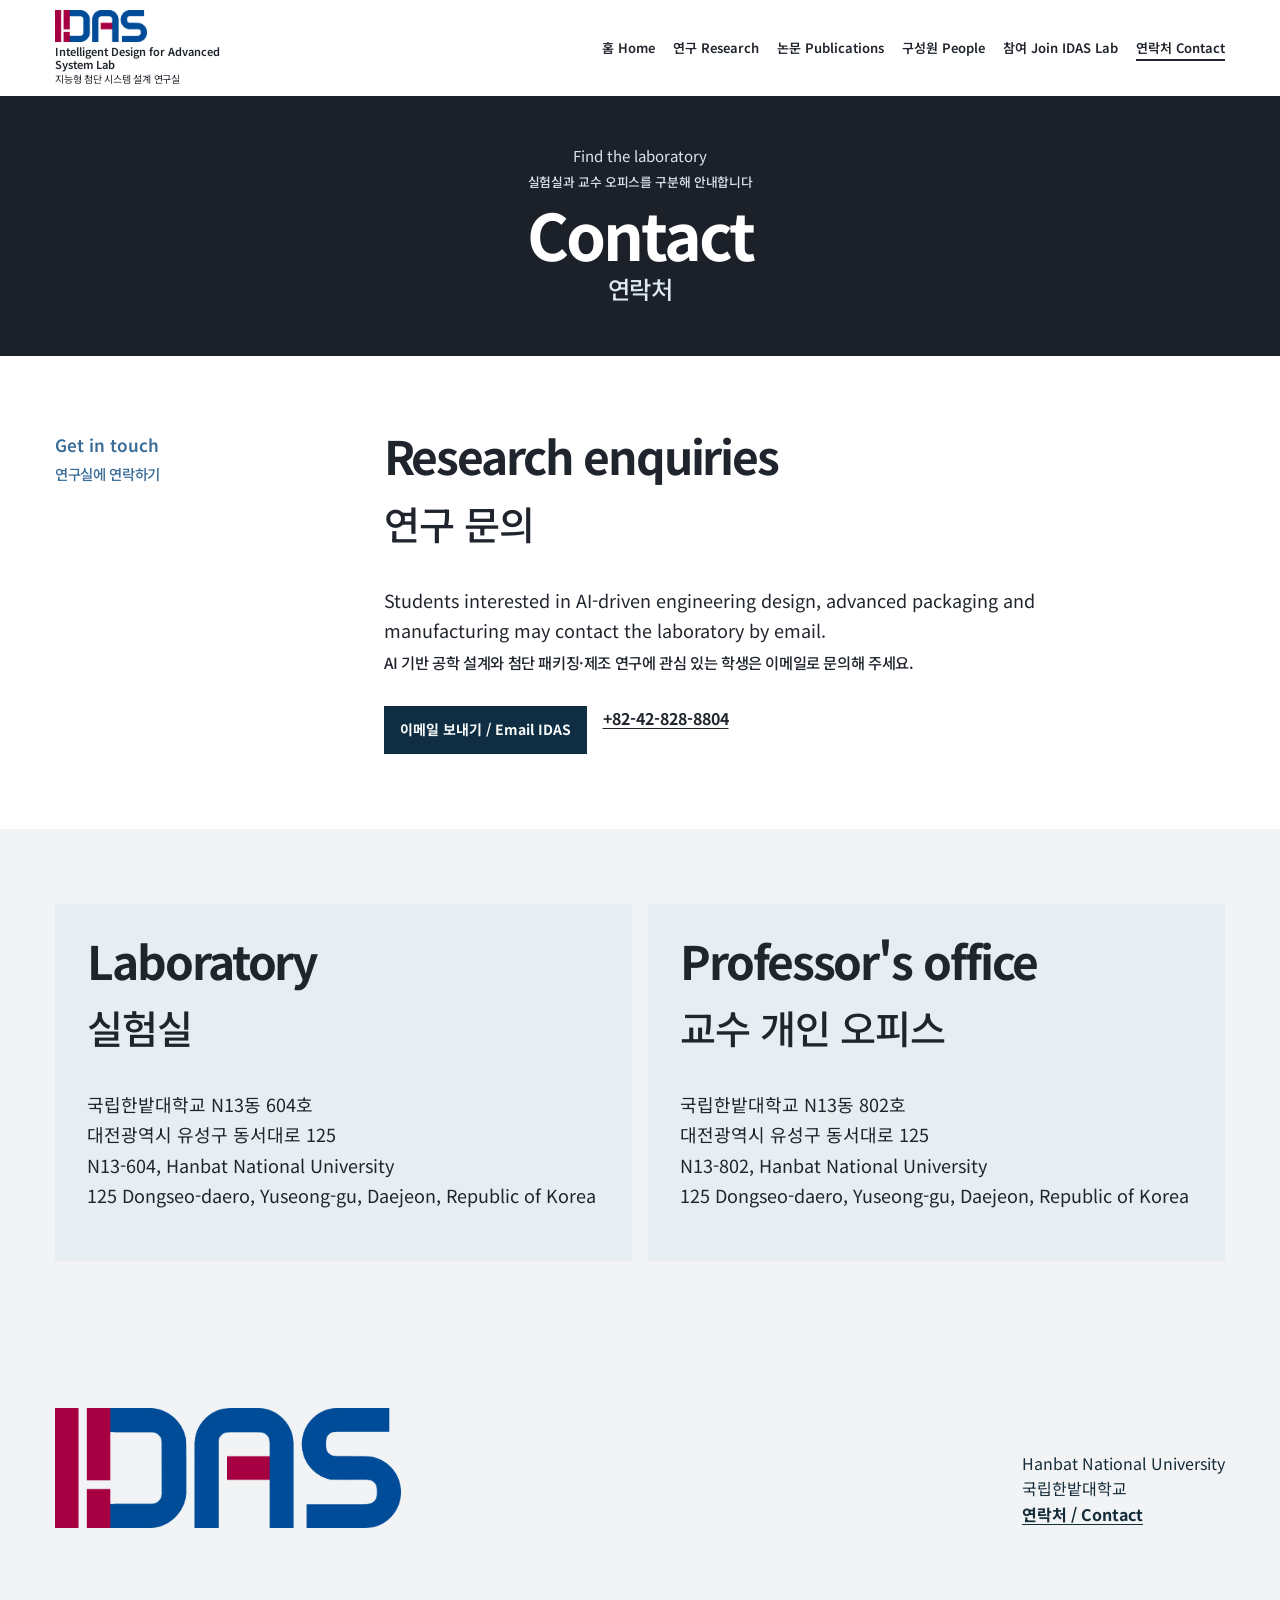
==== commit 9b5ce4d3: "Publish reference-inspired IDAS layout" ====
--- a/contact.html
+++ b/contact.html
@@ -5,7 +5,8 @@
 <link rel="preconnect" href="https://api.fontshare.com"><link rel="preconnect" href="https://cdn.fontshare.com" crossorigin>
 <link href="https://api.fontshare.com/v2/css?f[]=general-sans@400,500,600,700&display=swap" rel="stylesheet">
 <link href="https://fonts.googleapis.com/css2?family=Noto+Sans+KR:wght@400;600;700&display=swap" rel="stylesheet">
-<link rel="stylesheet" href="hallmark.css"></head>
+<link rel="stylesheet" href="hallmark.css">
+<link rel="stylesheet" href="reference.css"></head>
 <body><a class="skip" href="#main">본문으로 이동</a><header class="page-header">
 <nav class="nav wrap" aria-label="주 메뉴"><a class="brand" href="index.html"><img class="brand-mark" src="assets/idas-logo.png" width="1858" height="643" alt="IDAS"><span>Intelligent Design for Advanced System Lab<span class="translation" lang="ko">지능형 첨단 시스템 설계 연구실</span></span></a><button class="menu" aria-expanded="false" aria-controls="navlinks">Menu <span lang="ko">메뉴</span></button><div class="navlinks" id="navlinks"><a href="index.html">홈 Home</a><a href="research.html">연구 Research</a><a href="publications.html">논문 Publications</a><a href="people.html">구성원 People</a><a href="join.html">참여 Join IDAS Lab</a><a href="contact.html" aria-current="page">연락처 Contact</a></div><a class="navcta" href="contact.html">연구실 문의 Contact</a></nav>
 <div class="page-title wrap"><p>Find the laboratory<span class="translation" lang="ko">실험실과 교수 오피스를 구분해 안내합니다</span></p><h1>Contact<span class="translation" lang="ko">연락처</span></h1></div></header>
--- a/reference.css
+++ b/reference.css
@@ -0,0 +1,31 @@
+/* Unpublished reference-layout concept: screenshot-inspired structure, IDAS content. */
+:root{--ref-ink:#20252d;--ref-band:#1c2029;--ref-soft:#f2f3f4;--ref-blue:#12538c}
+body{background:#fff;color:var(--ref-ink);font-size:16px}
+.nav,.page-header .nav{min-height:88px;padding-top:10px;padding-bottom:10px;gap:24px;background:#fff}
+.brand{font-size:11px;line-height:1.16}.brand-mark{width:92px;margin-bottom:3px}.brand>span{max-width:32ch}.brand .translation{font-size:10px;margin-top:1px}
+.navlinks{gap:18px}.navlinks a{font-size:13px;font-weight:600}.navcta{display:none}
+.hero{min-height:0;background:#fff}.hero-body{width:100%;max-width:none;background:var(--ref-band);color:#fff;min-height:275px;padding:45px var(--gutter) 42px;display:flex;flex-direction:column;align-items:center;justify-content:center;text-align:center;gap:16px}
+.hero-main{max-width:850px}.hero-main h1{font-size:clamp(38px,4.5vw,64px);line-height:1.04;letter-spacing:-.055em;margin:0 0 11px;color:#fff}
+.hero-main h1 .translation{font-size:.36em;line-height:1.25;letter-spacing:-.025em;margin-top:8px;color:#dce8f2}
+.hero-main .sub{font-size:16px;line-height:1.45;margin:0 auto;max-width:70ch;color:#e5edf2}
+.hero-main .sub .translation{font-size:14px;color:#c9d9e5;margin-top:4px}
+.hero-main .button{margin-top:19px;min-height:38px;padding:7px 16px;background:#fff;color:var(--ref-ink);font-size:13px}
+.hero-side{margin:0;order:1;color:#c9d9e5;font-size:13px;font-weight:400}.hero-side p{margin:0}.hero-foot{display:none}
+#main:has(>.research){display:flex;flex-direction:column}
+#main>.research{order:1}#main>.about{order:2}#main>.diagram-band{order:3}#main>.publications{order:4}#main>.contact{order:5}
+.section{padding-top:70px;padding-bottom:75px}
+.research{background:#fff}.research-intro{display:block;margin:0 0 36px}.research-intro>div:last-child{display:block}.research-intro h2{font-size:31px;margin:0 0 6px;color:var(--ref-ink)}.research-intro h2 .translation{font-size:.56em;margin-top:2px;color:var(--ref-blue)}.research-intro p{font-size:15px;max-width:75ch;color:#4b5560}
+.topics{grid-template-columns:repeat(3,minmax(0,1fr));gap:clamp(26px,4.5vw,72px)}
+.topic,.topic:nth-child(1),.topic:nth-child(2),.topic:nth-child(3){grid-column:auto;min-height:0;padding:0;background:none;color:var(--ref-ink);display:block}
+.topic h3{font-size:21px;line-height:1.25;letter-spacing:-.035em;color:var(--ref-blue);margin:0 0 13px}.topic h3 .translation{font-size:.78em;line-height:1.45;margin-top:5px;color:var(--ref-ink)}.topic p{font-size:15px;line-height:1.58;color:#414b55}.topic p .translation{font-size:.95em;color:#5a6571;margin-top:10px}
+.about{background:var(--ref-soft)}.about .axis{display:grid;grid-template-columns:repeat(2,minmax(0,1fr));gap:clamp(40px,7vw,110px)}.about .axis>div:last-child{grid-column:1;grid-row:1}.about .side{grid-column:2;grid-row:1;padding-top:0}
+.about h2,.diagram-band h2,.publications h2,.contact h2{font-size:clamp(30px,3.3vw,46px);margin-bottom:19px}.about .lead{font-size:21px}.bodycopy p{font-size:16px}.facts{grid-template-columns:1fr;gap:18px}.facts div{border:0;padding:0}.facts dd{font-size:17px}
+.diagram-band{background:#fff;color:var(--ref-ink);padding-top:66px;padding-bottom:65px}.diagram-band h2{max-width:none}.diagram-band .axis{grid-template-columns:minmax(0,5fr) minmax(0,7fr)}.diagram-band p{font-size:16px}.concept-figure img{max-height:490px}
+.publications{background:var(--ref-soft)}.publication-head>div:last-child{display:block}.publication-head p{font-size:16px}.publication-list{margin-top:25px}.publication-list li,.publication-list li:first-child{border-color:#ced5d9;border-width:1px;padding:18px 0}.publication-list strong{font-size:18px}.publication-list .venue{font-size:14px}
+.contact{background:#fff;color:var(--ref-ink);padding-top:75px}.contact h2{max-width:none}.contact p{font-size:16px}.contact footer{border-color:#cbd4da;border-width:1px;color:var(--ref-ink)}
+/* Secondary pages keep their content, with the same quiet strip/alternating rhythm. */
+.page-header{background:#fff}.page-title{width:100%;max-width:none;background:var(--ref-band);color:#fff;display:block;text-align:center;padding:48px var(--gutter) 52px}.page-title p{color:#dbe4ed;font-size:15px;margin:0 auto 8px}.page-title h1{color:#fff;font-size:clamp(45px,5vw,72px);line-height:1.04}.page-title h1 .translation{font-size:.38em;color:#dce8f2;margin-top:8px}
+.page-section{padding-top:75px;padding-bottom:75px;background:#fff}.page-section:nth-child(even){background:var(--ref-soft)}.reading-grid h2,.page-section h2{font-size:clamp(32px,3.6vw,48px)}
+.page-footer{background:var(--ref-soft)}
+@media(max-width:1100px){.nav,.page-header .nav{min-height:80px}.navlinks{top:78px}.navlinks.open{display:flex;background:#fff}.navlinks a{font-size:17px}.hero-body{padding-top:42px;padding-bottom:42px}.topics{grid-template-columns:repeat(3,minmax(0,1fr))}.topic,.topic:nth-child(1),.topic:nth-child(2),.topic:nth-child(3){min-height:0}.about .axis{display:grid}}
+@media(max-width:720px){.nav,.page-header .nav{min-height:75px}.brand-mark{width:82px}.brand>span{font-size:10px}.brand .translation{font-size:9px}.navlinks{top:72px}.hero-body{min-height:260px;padding:35px 20px}.hero-main h1{font-size:clamp(38px,10vw,52px)}.hero-main h1 .translation{font-size:.4em}.hero-main .sub{font-size:14px}.hero-main .sub .translation{font-size:13px}.hero-side{font-size:12px}.section{padding-top:52px;padding-bottom:58px}.research-intro{margin-bottom:28px}.research-intro h2{font-size:29px}.topics{display:block}.topic,.topic:nth-child(1),.topic:nth-child(2),.topic:nth-child(3){margin:0 0 32px;padding:0;min-height:0}.topic:last-child{margin-bottom:0}.topic h3{font-size:22px}.about .axis{display:flex;flex-direction:column;gap:28px}.about .axis>div:last-child{order:0}.about .side{order:1}.diagram-band{padding-top:52px;padding-bottom:55px}.page-title{padding-top:40px;padding-bottom:45px}.page-title h1{margin:0;font-size:clamp(40px,10vw,60px)}.page-section{padding-top:55px;padding-bottom:58px}}
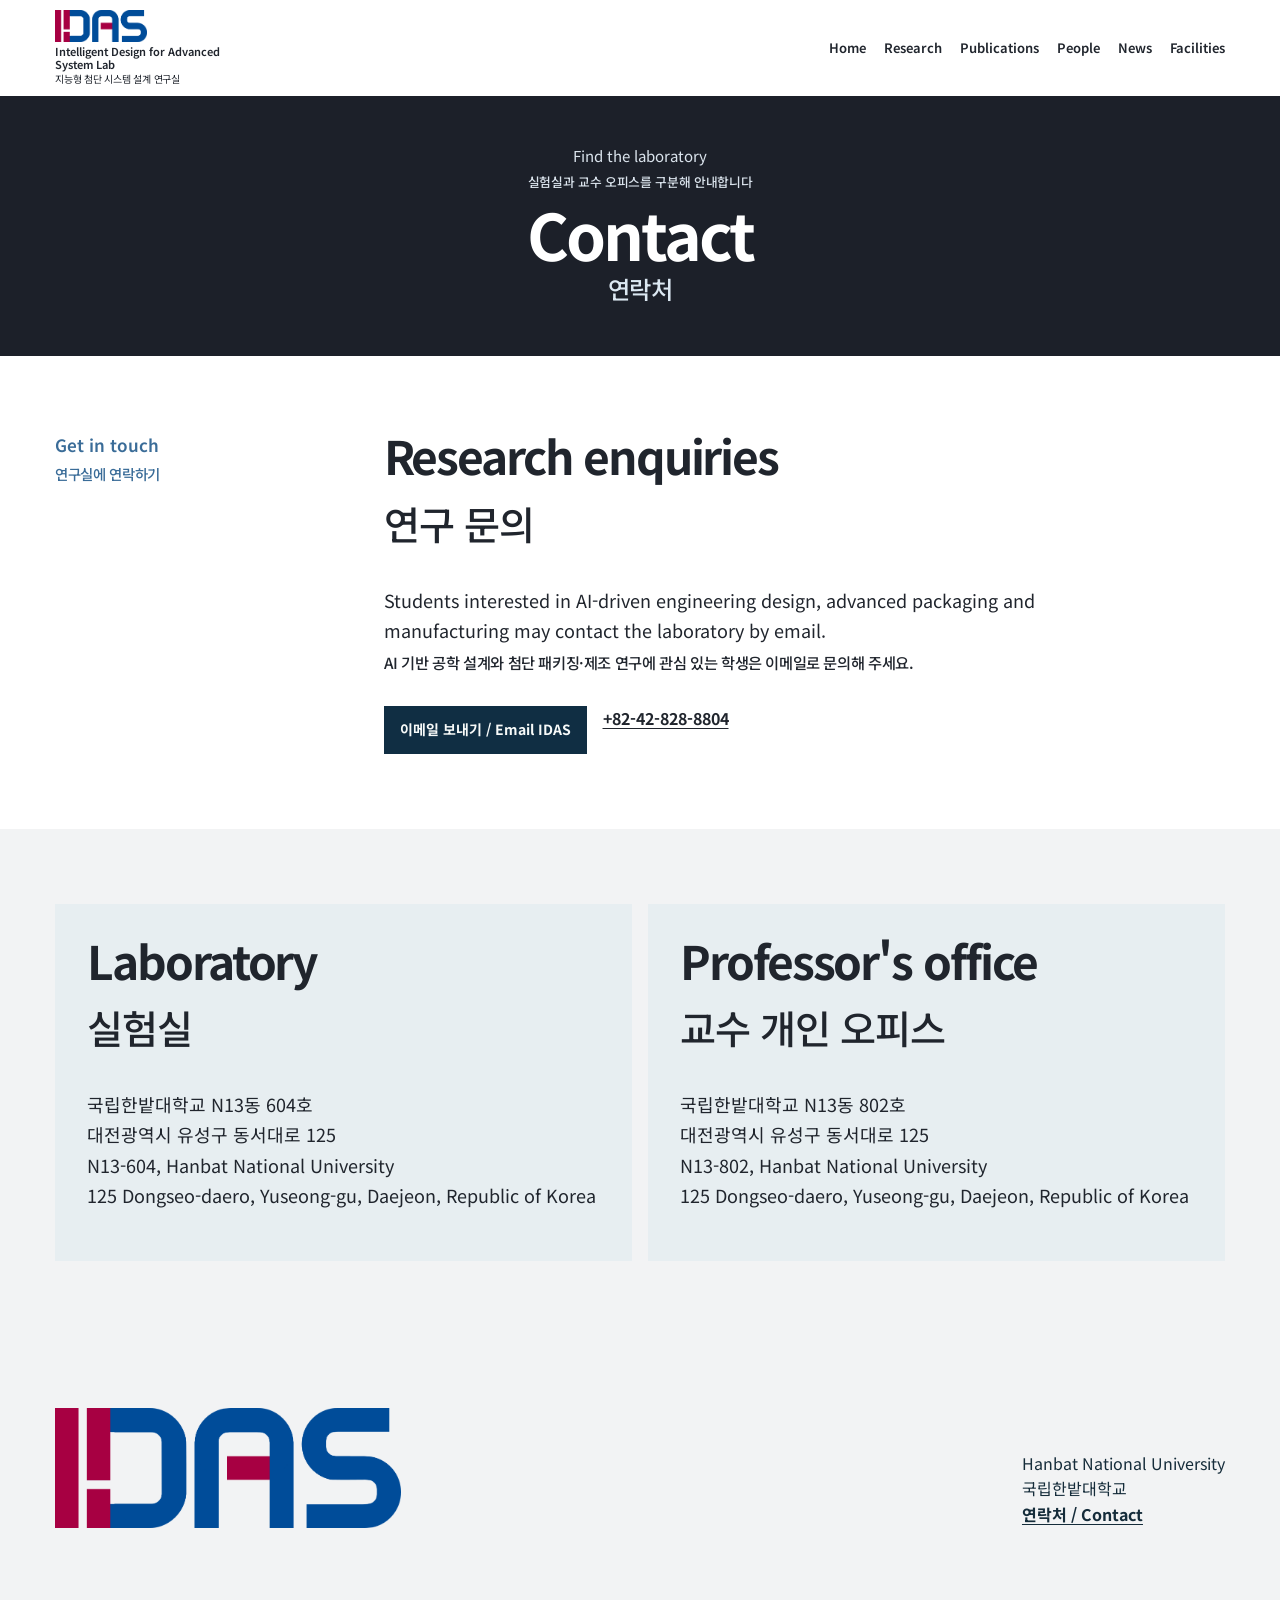
==== commit 11a2789d: "Use English research publications and people; add empty News and Facilities" ====
--- a/contact.html
+++ b/contact.html
@@ -8,7 +8,7 @@
 <link rel="stylesheet" href="hallmark.css">
 <link rel="stylesheet" href="reference.css"></head>
 <body><a class="skip" href="#main">본문으로 이동</a><header class="page-header">
-<nav class="nav wrap" aria-label="주 메뉴"><a class="brand" href="index.html"><img class="brand-mark" src="assets/idas-logo.png" width="1858" height="643" alt="IDAS"><span>Intelligent Design for Advanced System Lab<span class="translation" lang="ko">지능형 첨단 시스템 설계 연구실</span></span></a><button class="menu" aria-expanded="false" aria-controls="navlinks">Menu <span lang="ko">메뉴</span></button><div class="navlinks" id="navlinks"><a href="index.html">홈 Home</a><a href="research.html">연구 Research</a><a href="publications.html">논문 Publications</a><a href="people.html">구성원 People</a><a href="join.html">참여 Join IDAS Lab</a><a href="contact.html" aria-current="page">연락처 Contact</a></div><a class="navcta" href="contact.html">연구실 문의 Contact</a></nav>
+<nav class="nav wrap" aria-label="주 메뉴"><a class="brand" href="index.html"><img class="brand-mark" src="assets/idas-logo.png" width="1858" height="643" alt="IDAS"><span>Intelligent Design for Advanced System Lab<span class="translation" lang="ko">지능형 첨단 시스템 설계 연구실</span></span></a><button class="menu" aria-expanded="false" aria-controls="navlinks">Menu <span lang="ko">메뉴</span></button><div class="navlinks" id="navlinks"><a href="index.html">Home</a><a href="research.html">Research</a><a href="publications.html">Publications</a><a href="people.html">People</a><a href="news.html">News</a><a href="facilities.html">Facilities</a></div></nav>
 <div class="page-title wrap"><p>Find the laboratory<span class="translation" lang="ko">실험실과 교수 오피스를 구분해 안내합니다</span></p><h1>Contact<span class="translation" lang="ko">연락처</span></h1></div></header>
 <main id="main">
 <section class="page-section wrap"><div class="reading-grid"><div class="aside">Get in touch<span class="translation" lang="ko">연구실에 연락하기</span></div><div><h2>Research enquiries<span class="translation" lang="ko">연구 문의</span></h2><p>Students interested in AI-driven engineering design, advanced packaging and manufacturing may contact the laboratory by email.<span class="translation" lang="ko">AI 기반 공학 설계와 첨단 패키징·제조 연구에 관심 있는 학생은 이메일로 문의해 주세요.</span></p><div class="section-links"><a class="button" href="mailto:seongju@hanbat.ac.kr?subject=Inquiry%20to%20IDAS%20Lab">이메일 보내기 / Email IDAS</a><a href="tel:+82428288804">+82-42-828-8804</a></div></div></div></section>
--- a/reference.css
+++ b/reference.css
@@ -1,4 +1,5 @@
-/* Unpublished reference-layout concept: screenshot-inspired structure, IDAS content. */
+/* IDAS reference-layout design: shared public styles. */
+.empty-page{min-height:45vh;background:#fff}
 :root{--ref-ink:#20252d;--ref-band:#1c2029;--ref-soft:#f2f3f4;--ref-blue:#12538c}
 body{background:#fff;color:var(--ref-ink);font-size:16px}
 .nav,.page-header .nav{min-height:88px;padding-top:10px;padding-bottom:10px;gap:24px;background:#fff}
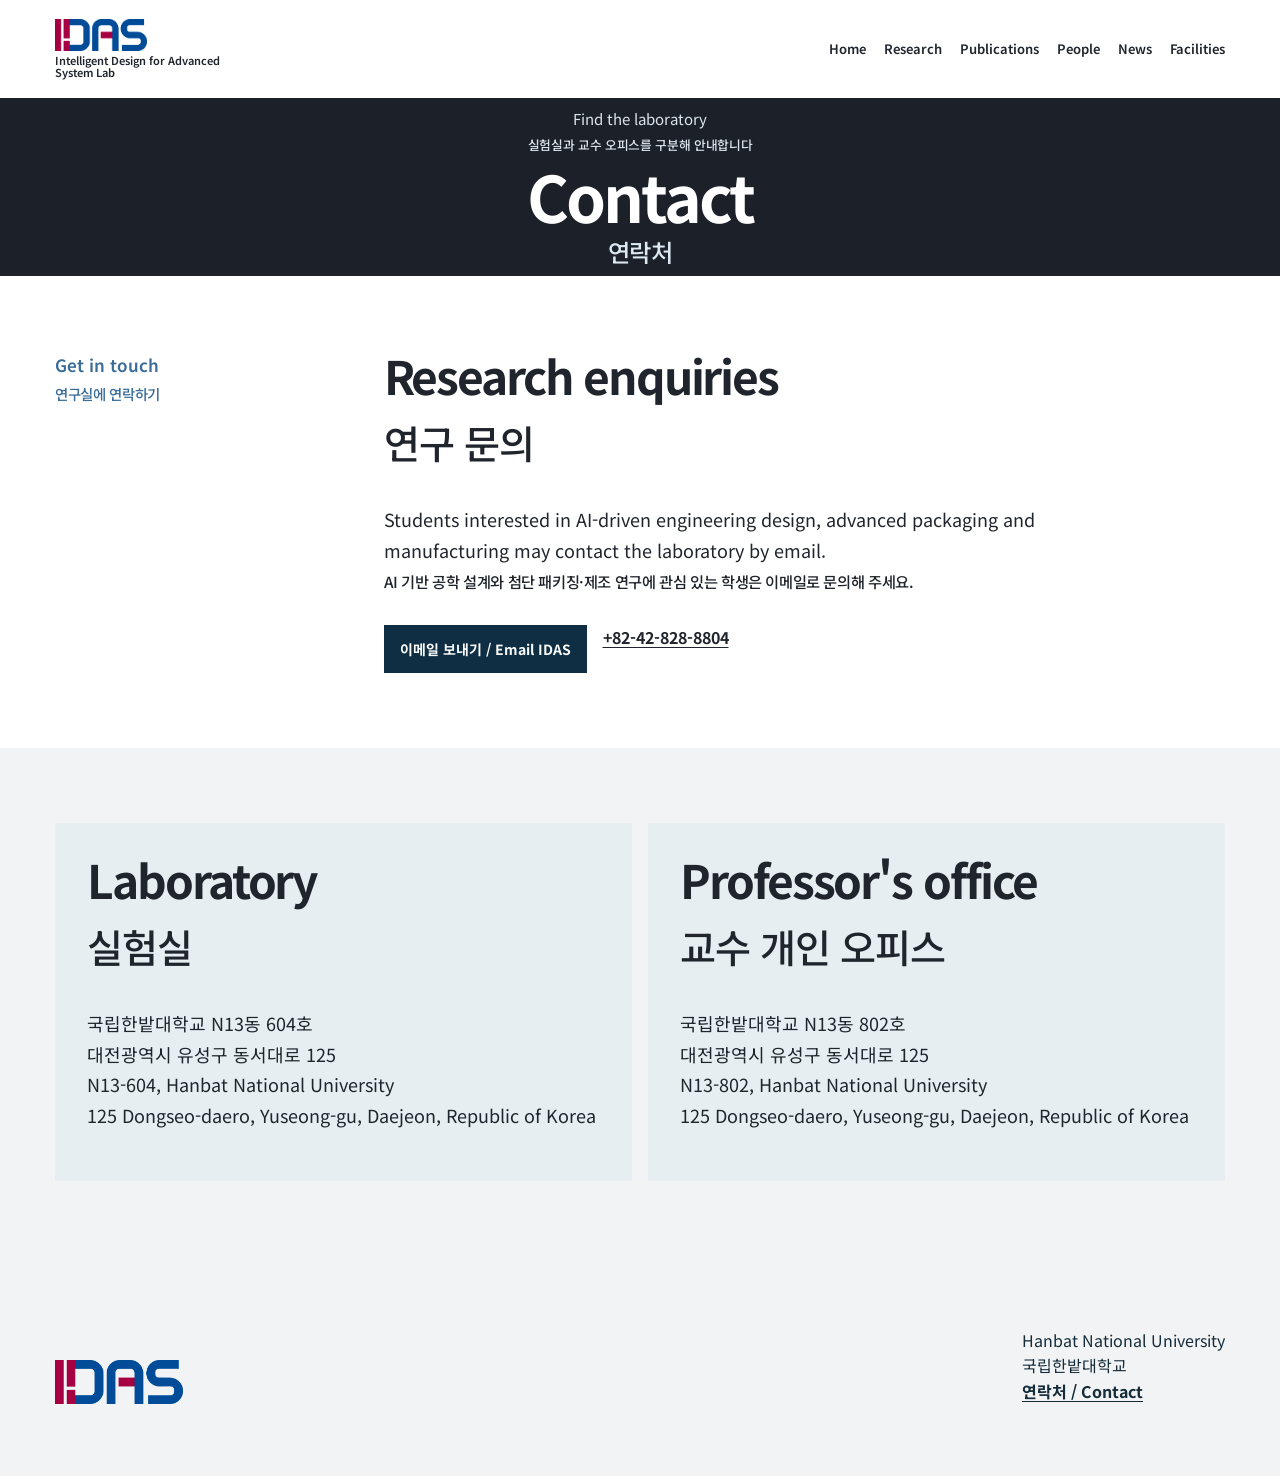
==== commit 68fae9bc: "Unify header branding and improve text wrapping" ====
--- a/contact.html
+++ b/contact.html
@@ -8,7 +8,7 @@
 <link rel="stylesheet" href="hallmark.css">
 <link rel="stylesheet" href="reference.css"></head>
 <body><a class="skip" href="#main">본문으로 이동</a><header class="page-header">
-<nav class="nav wrap" aria-label="주 메뉴"><a class="brand" href="index.html"><img class="brand-mark" src="assets/idas-logo.png" width="1858" height="643" alt="IDAS"><span>Intelligent Design for Advanced System Lab<span class="translation" lang="ko">지능형 첨단 시스템 설계 연구실</span></span></a><button class="menu" aria-expanded="false" aria-controls="navlinks">Menu <span lang="ko">메뉴</span></button><div class="navlinks" id="navlinks"><a href="index.html">Home</a><a href="research.html">Research</a><a href="publications.html">Publications</a><a href="people.html">People</a><a href="news.html">News</a><a href="facilities.html">Facilities</a></div></nav>
+<nav class="nav wrap" aria-label="주 메뉴"><a class="brand" href="index.html"><img class="brand-mark" src="assets/idas-logo.png" width="1858" height="643" alt="IDAS"><span>Intelligent Design for Advanced System Lab</span></a><button class="menu" aria-expanded="false" aria-controls="navlinks">Menu <span lang="ko">메뉴</span></button><div class="navlinks" id="navlinks"><a href="index.html">Home</a><a href="research.html">Research</a><a href="publications.html">Publications</a><a href="people.html">People</a><a href="news.html">News</a><a href="facilities.html">Facilities</a></div></nav>
 <div class="page-title wrap"><p>Find the laboratory<span class="translation" lang="ko">실험실과 교수 오피스를 구분해 안내합니다</span></p><h1>Contact<span class="translation" lang="ko">연락처</span></h1></div></header>
 <main id="main">
 <section class="page-section wrap"><div class="reading-grid"><div class="aside">Get in touch<span class="translation" lang="ko">연구실에 연락하기</span></div><div><h2>Research enquiries<span class="translation" lang="ko">연구 문의</span></h2><p>Students interested in AI-driven engineering design, advanced packaging and manufacturing may contact the laboratory by email.<span class="translation" lang="ko">AI 기반 공학 설계와 첨단 패키징·제조 연구에 관심 있는 학생은 이메일로 문의해 주세요.</span></p><div class="section-links"><a class="button" href="mailto:seongju@hanbat.ac.kr?subject=Inquiry%20to%20IDAS%20Lab">이메일 보내기 / Email IDAS</a><a href="tel:+82428288804">+82-42-828-8804</a></div></div></div></section>
--- a/reference.css
+++ b/reference.css
@@ -1,11 +1,11 @@
 /* IDAS reference-layout design: shared public styles. */
 .empty-page{min-height:45vh;background:#fff}
-:root{--ref-ink:#20252d;--ref-band:#1c2029;--ref-soft:#f2f3f4;--ref-blue:#12538c}
+:root{--ref-ink:#20252d;--ref-band:#1c2029;--ref-soft:#f2f3f4;--ref-blue:#12538c;--ref-title-height:clamp(136px,11vw,148px)}
 body{background:#fff;color:var(--ref-ink);font-size:16px}
-.nav,.page-header .nav{min-height:88px;padding-top:10px;padding-bottom:10px;gap:24px;background:#fff}
+.nav,.page-header .nav{min-height:98px;padding-top:10px;padding-bottom:10px;gap:24px;background:#fff}
 .brand{font-size:11px;line-height:1.16}.brand-mark{width:92px;margin-bottom:3px}.brand>span{max-width:32ch}.brand .translation{font-size:10px;margin-top:1px}
 .navlinks{gap:18px}.navlinks a{font-size:13px;font-weight:600}.navcta{display:none}
-.hero{min-height:0;background:#fff}.hero-body{width:100%;max-width:none;background:var(--ref-band);color:#fff;min-height:275px;padding:45px var(--gutter) 42px;display:flex;flex-direction:column;align-items:center;justify-content:center;text-align:center;gap:16px}
+.hero{min-height:0;background:#fff}.hero-body{width:100%;max-width:none;background:var(--ref-band);color:#fff;min-height:var(--ref-title-height);padding:16px var(--gutter) 16px;display:flex;flex-direction:column;align-items:center;justify-content:center;text-align:center;gap:16px}
 .hero-main{max-width:850px}.hero-main h1{font-size:clamp(38px,4.5vw,64px);line-height:1.04;letter-spacing:-.055em;margin:0 0 11px;color:#fff}
 .hero-main h1 .translation{font-size:.36em;line-height:1.25;letter-spacing:-.025em;margin-top:8px;color:#dce8f2}
 .hero-main .sub{font-size:16px;line-height:1.45;margin:0 auto;max-width:70ch;color:#e5edf2}
@@ -19,14 +19,29 @@
 .topics{grid-template-columns:repeat(3,minmax(0,1fr));gap:clamp(26px,4.5vw,72px)}
 .topic,.topic:nth-child(1),.topic:nth-child(2),.topic:nth-child(3){grid-column:auto;min-height:0;padding:0;background:none;color:var(--ref-ink);display:block}
 .topic h3{font-size:21px;line-height:1.25;letter-spacing:-.035em;color:var(--ref-blue);margin:0 0 13px}.topic h3 .translation{font-size:.78em;line-height:1.45;margin-top:5px;color:var(--ref-ink)}.topic p{font-size:15px;line-height:1.58;color:#414b55}.topic p .translation{font-size:.95em;color:#5a6571;margin-top:10px}
+.topic-figure{margin:20px 0 0;max-width:100%}.topic-figure a,.topic-figure img{display:block;width:100%}.topic-figure img{height:auto}
 .about{background:var(--ref-soft)}.about .axis{display:grid;grid-template-columns:repeat(2,minmax(0,1fr));gap:clamp(40px,7vw,110px)}.about .axis>div:last-child{grid-column:1;grid-row:1}.about .side{grid-column:2;grid-row:1;padding-top:0}
 .about h2,.diagram-band h2,.publications h2,.contact h2{font-size:clamp(30px,3.3vw,46px);margin-bottom:19px}.about .lead{font-size:21px}.bodycopy p{font-size:16px}.facts{grid-template-columns:1fr;gap:18px}.facts div{border:0;padding:0}.facts dd{font-size:17px}
 .diagram-band{background:#fff;color:var(--ref-ink);padding-top:66px;padding-bottom:65px}.diagram-band h2{max-width:none}.diagram-band .axis{grid-template-columns:minmax(0,5fr) minmax(0,7fr)}.diagram-band p{font-size:16px}.concept-figure img{max-height:490px}
 .publications{background:var(--ref-soft)}.publication-head>div:last-child{display:block}.publication-head p{font-size:16px}.publication-list{margin-top:25px}.publication-list li,.publication-list li:first-child{border-color:#ced5d9;border-width:1px;padding:18px 0}.publication-list strong{font-size:18px}.publication-list .venue{font-size:14px}
 .contact{background:#fff;color:var(--ref-ink);padding-top:75px}.contact h2{max-width:none}.contact p{font-size:16px}.contact footer{border-color:#cbd4da;border-width:1px;color:var(--ref-ink)}
 /* Secondary pages keep their content, with the same quiet strip/alternating rhythm. */
-.page-header{background:#fff}.page-title{width:100%;max-width:none;background:var(--ref-band);color:#fff;display:block;text-align:center;padding:48px var(--gutter) 52px}.page-title p{color:#dbe4ed;font-size:15px;margin:0 auto 8px}.page-title h1{color:#fff;font-size:clamp(45px,5vw,72px);line-height:1.04}.page-title h1 .translation{font-size:.38em;color:#dce8f2;margin-top:8px}
+.page-header{background:#fff}.page-title{width:100%;max-width:none;background:var(--ref-band);color:#fff;display:block;text-align:center;padding:16px var(--gutter) 17px}.page-title p{color:#dbe4ed;font-size:15px;margin:0 auto 8px}.page-title h1{color:#fff;font-size:clamp(45px,5vw,72px);line-height:1.04}.page-title h1 .translation{font-size:.38em;color:#dce8f2;margin-top:8px}
+.page-title:not(:has(h1 .translation)){min-height:var(--ref-title-height);display:flex;flex-direction:column;align-items:center;justify-content:center;gap:0}
+.page-title:not(:has(h1 .translation)) p{margin:8px auto 0}
+.page-title:not(:has(>p)){padding-top:21px;padding-bottom:21px}
+.page-title:has(h1 .translation){padding-top:9px;padding-bottom:9px}
 .page-section{padding-top:75px;padding-bottom:75px;background:#fff}.page-section:nth-child(even){background:var(--ref-soft)}.reading-grid h2,.page-section h2{font-size:clamp(32px,3.6vw,48px)}
 .page-footer{background:var(--ref-soft)}
-@media(max-width:1100px){.nav,.page-header .nav{min-height:80px}.navlinks{top:78px}.navlinks.open{display:flex;background:#fff}.navlinks a{font-size:17px}.hero-body{padding-top:42px;padding-bottom:42px}.topics{grid-template-columns:repeat(3,minmax(0,1fr))}.topic,.topic:nth-child(1),.topic:nth-child(2),.topic:nth-child(3){min-height:0}.about .axis{display:grid}}
-@media(max-width:720px){.nav,.page-header .nav{min-height:75px}.brand-mark{width:82px}.brand>span{font-size:10px}.brand .translation{font-size:9px}.navlinks{top:72px}.hero-body{min-height:260px;padding:35px 20px}.hero-main h1{font-size:clamp(38px,10vw,52px)}.hero-main h1 .translation{font-size:.4em}.hero-main .sub{font-size:14px}.hero-main .sub .translation{font-size:13px}.hero-side{font-size:12px}.section{padding-top:52px;padding-bottom:58px}.research-intro{margin-bottom:28px}.research-intro h2{font-size:29px}.topics{display:block}.topic,.topic:nth-child(1),.topic:nth-child(2),.topic:nth-child(3){margin:0 0 32px;padding:0;min-height:0}.topic:last-child{margin-bottom:0}.topic h3{font-size:22px}.about .axis{display:flex;flex-direction:column;gap:28px}.about .axis>div:last-child{order:0}.about .side{order:1}.diagram-band{padding-top:52px;padding-bottom:55px}.page-title{padding-top:40px;padding-bottom:45px}.page-title h1{margin:0;font-size:clamp(40px,10vw,60px)}.page-section{padding-top:55px;padding-bottom:58px}}
+footer .footer-mark{width:clamp(100px,10vw,140px);max-width:100%;height:auto}
+.research .topic:nth-child(1) h3{color:#A81919}
+.research .topic:nth-child(2) h3{color:#274B9B}
+.research .topic:nth-child(3) h3{color:#5F935D}
+@media(max-width:1100px){.nav,.page-header .nav{min-height:98px}.navlinks{top:98px}.navlinks.open{display:flex;background:#fff}.navlinks a{font-size:17px}.hero-body{padding-top:16px;padding-bottom:16px}.topics{grid-template-columns:repeat(3,minmax(0,1fr))}.topic,.topic:nth-child(1),.topic:nth-child(2),.topic:nth-child(3){min-height:0}.about .axis{display:grid}}
+/* Keep English copy naturally wrapped and widen dense entries on small screens. */
+.research-intro p,.topic p,.research-language p,.pi-copy p{text-wrap:pretty;word-break:normal;overflow-wrap:normal}
+.reading-grid h2,.topic h3{text-wrap:balance}
+@media(min-width:721px) and (max-width:960px){.pi-profile{grid-template-columns:150px minmax(0,1fr);gap:24px}}
+@media(max-width:720px){.pub-index li{grid-template-columns:32px minmax(0,1fr);gap:12px;padding-inline:10px}.pub-index .authors{overflow-wrap:break-word}.pub-index .pub-data>strong{font-size:clamp(18px,5vw,22px);line-height:1.3}}
+@media(max-width:390px){.pub-index li{grid-template-columns:25px minmax(0,1fr);gap:8px;padding-inline:8px}}
+@media(max-width:720px){.nav,.page-header .nav{min-height:90px}.brand-mark{width:82px}.brand>span{font-size:10px}.brand .translation{font-size:9px}.navlinks{top:90px}.hero-body{min-height:var(--ref-title-height);padding:18px 20px}.hero-main h1{font-size:clamp(38px,10vw,52px)}.hero-main h1 .translation{font-size:.4em}.hero-main .sub{font-size:14px}.hero-main .sub .translation{font-size:13px}.hero-side{font-size:12px}.section{padding-top:52px;padding-bottom:58px}.research-intro{margin-bottom:28px}.research-intro h2{font-size:29px}.topics{display:block}.topic,.topic:nth-child(1),.topic:nth-child(2),.topic:nth-child(3){margin:0 0 32px;padding:0;min-height:0}.topic:last-child{margin-bottom:0}.topic h3{font-size:22px}.about .axis{display:flex;flex-direction:column;gap:28px}.about .axis>div:last-child{order:0}.about .side{order:1}.diagram-band{padding-top:52px;padding-bottom:55px}.page-title{padding-top:16px;padding-bottom:17px}.page-title h1{margin:0;font-size:clamp(40px,10vw,60px)}.page-section{padding-top:55px;padding-bottom:58px}}
